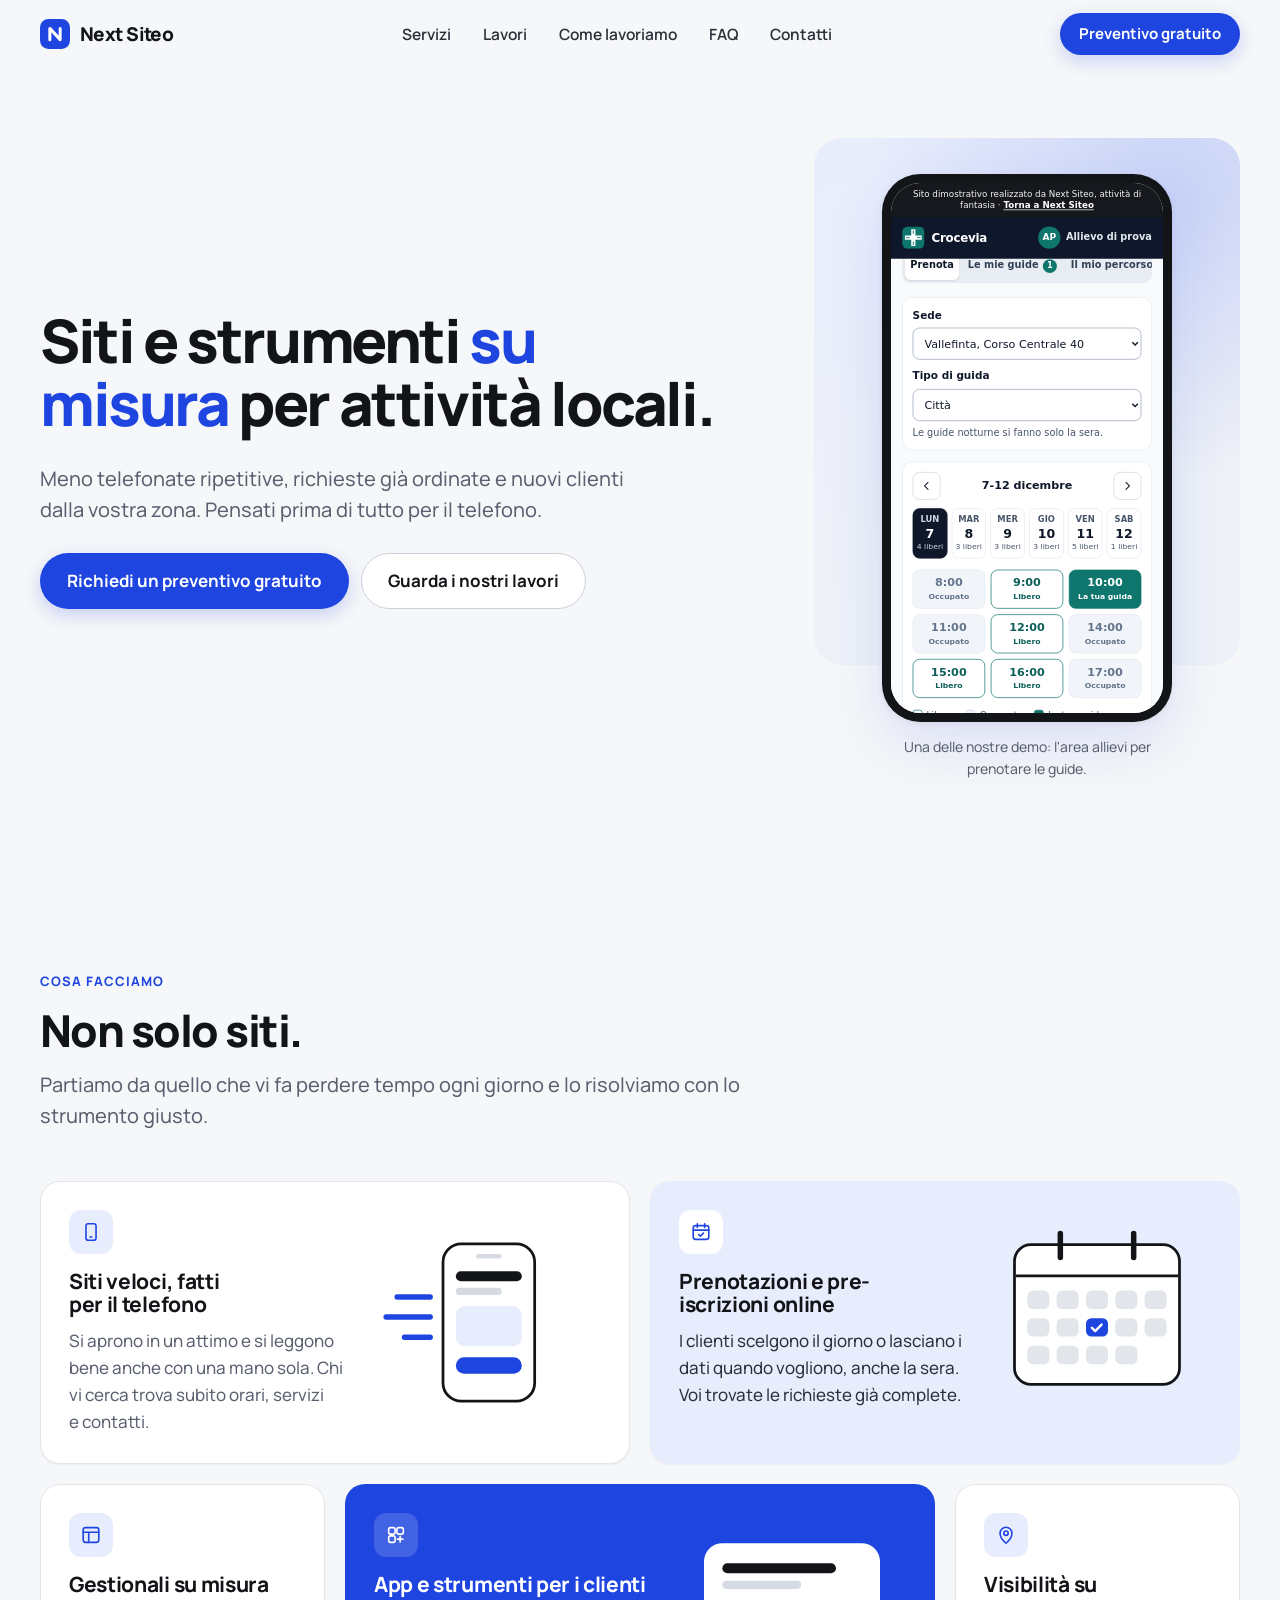
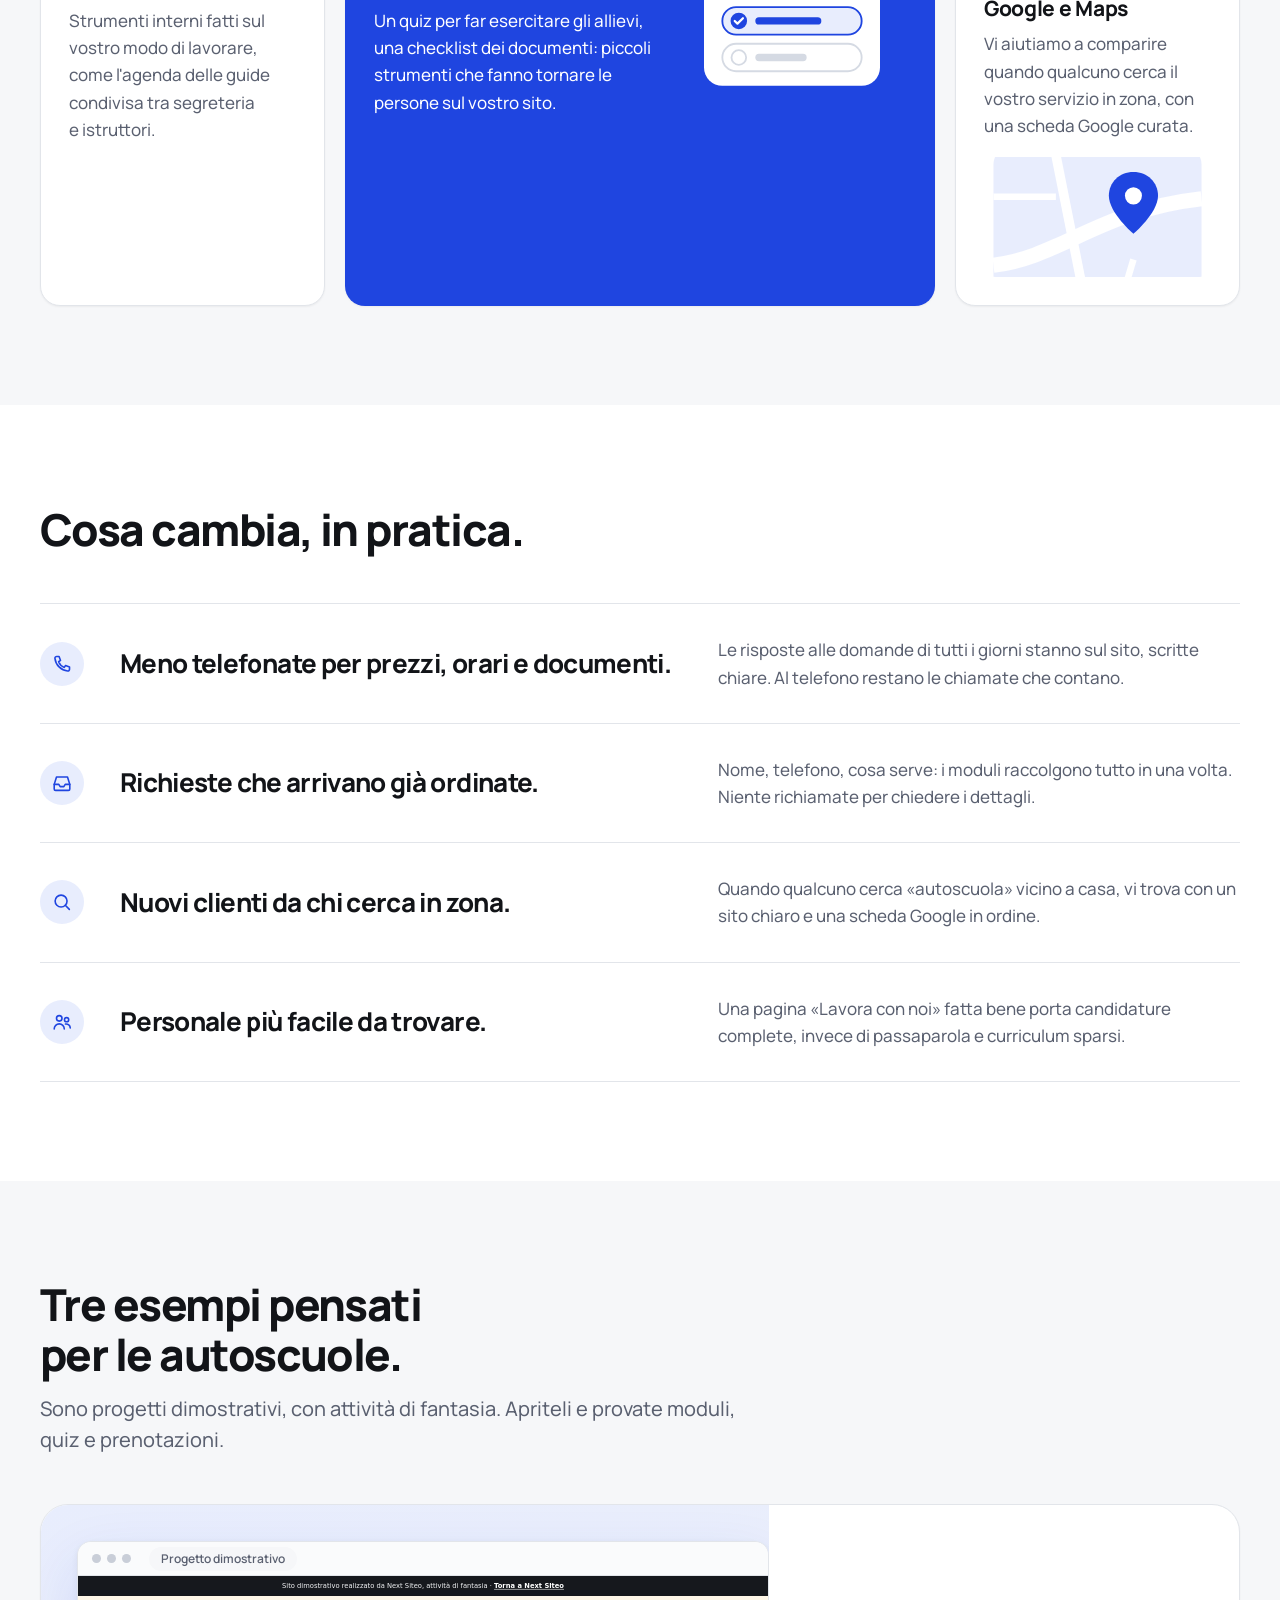
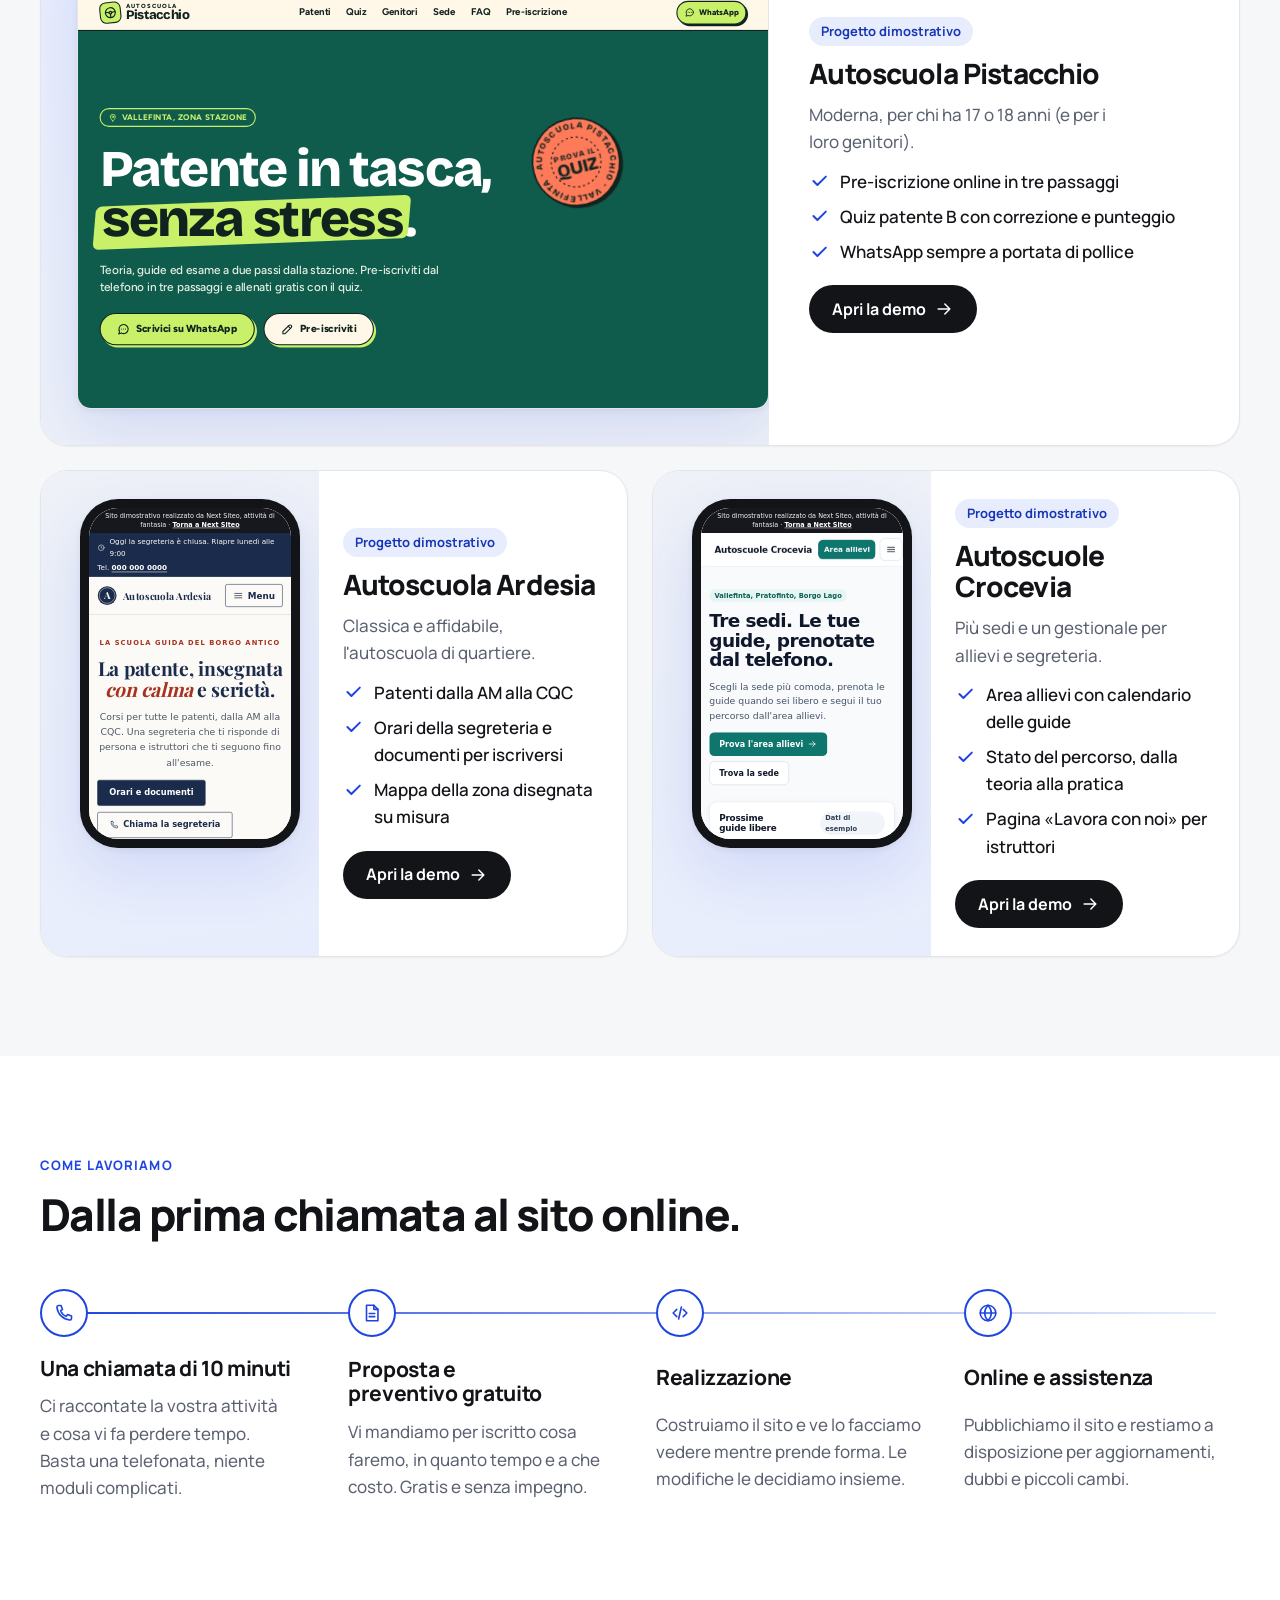
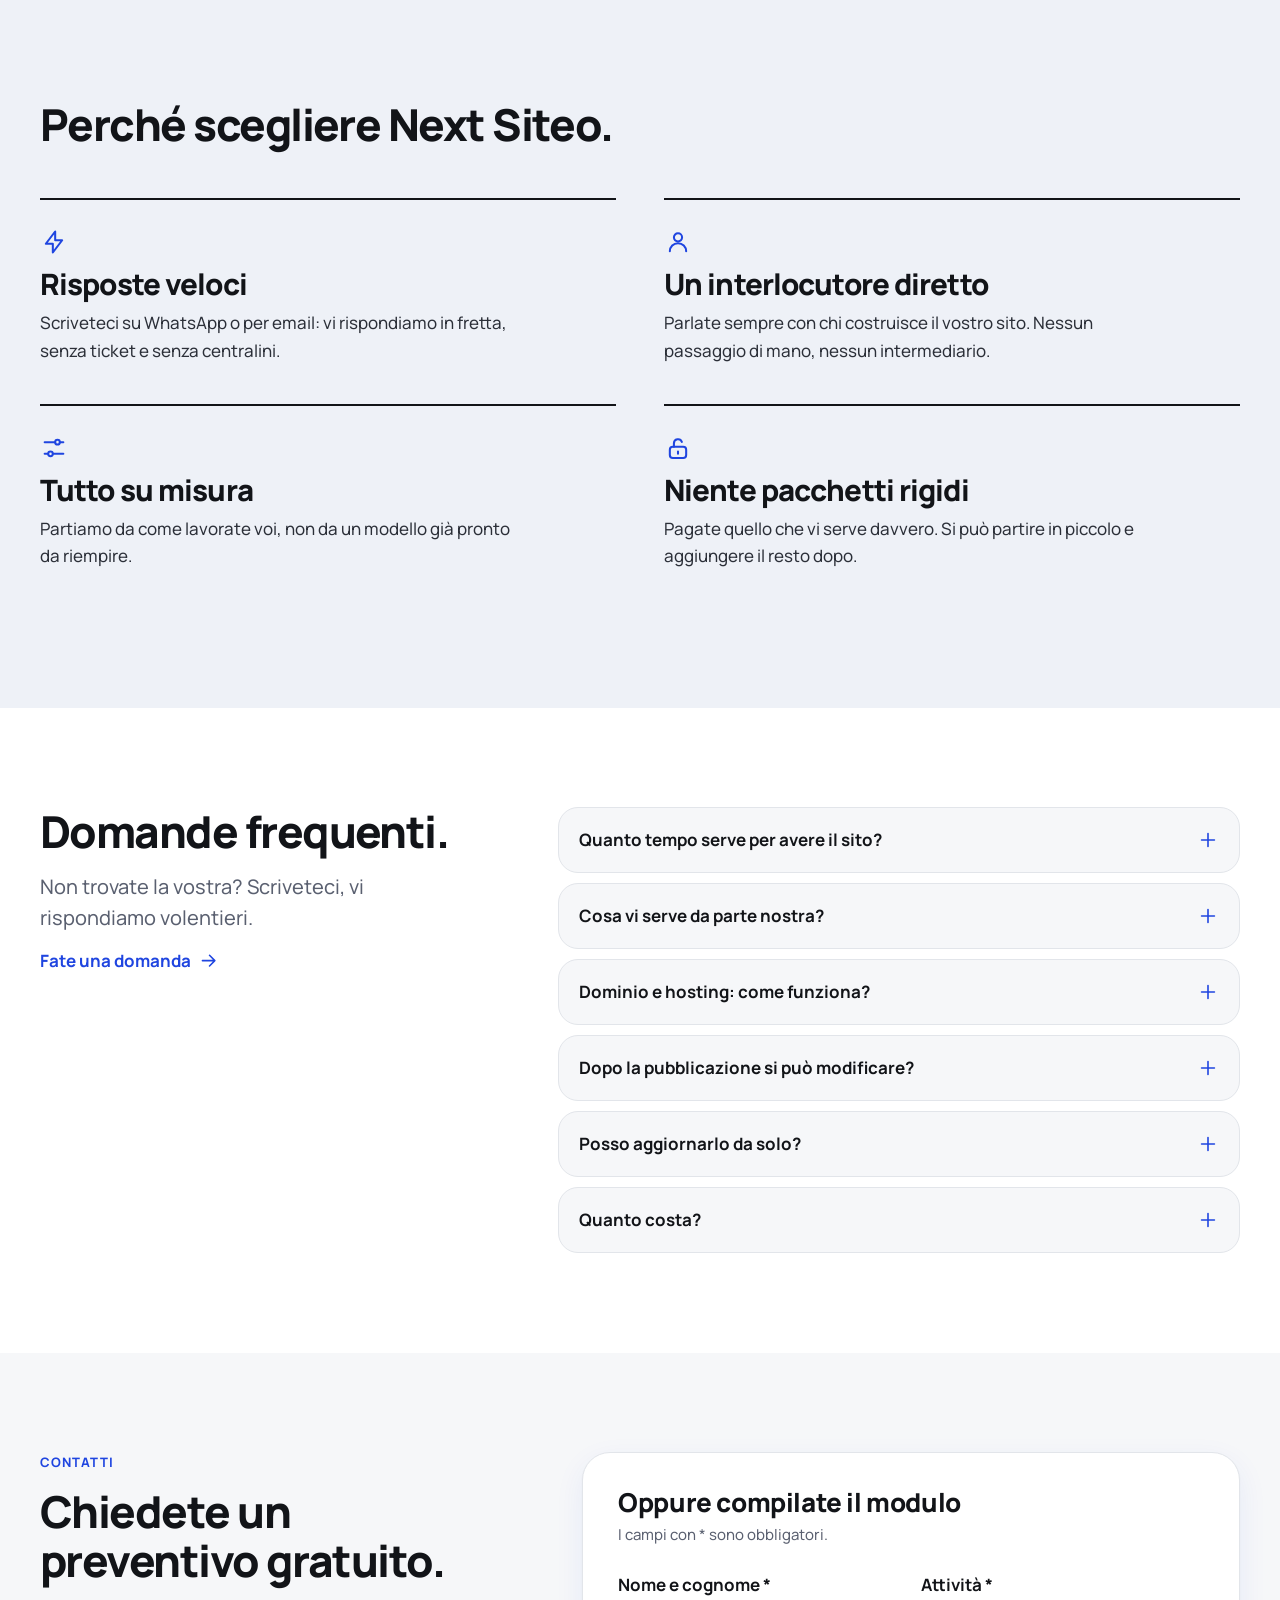
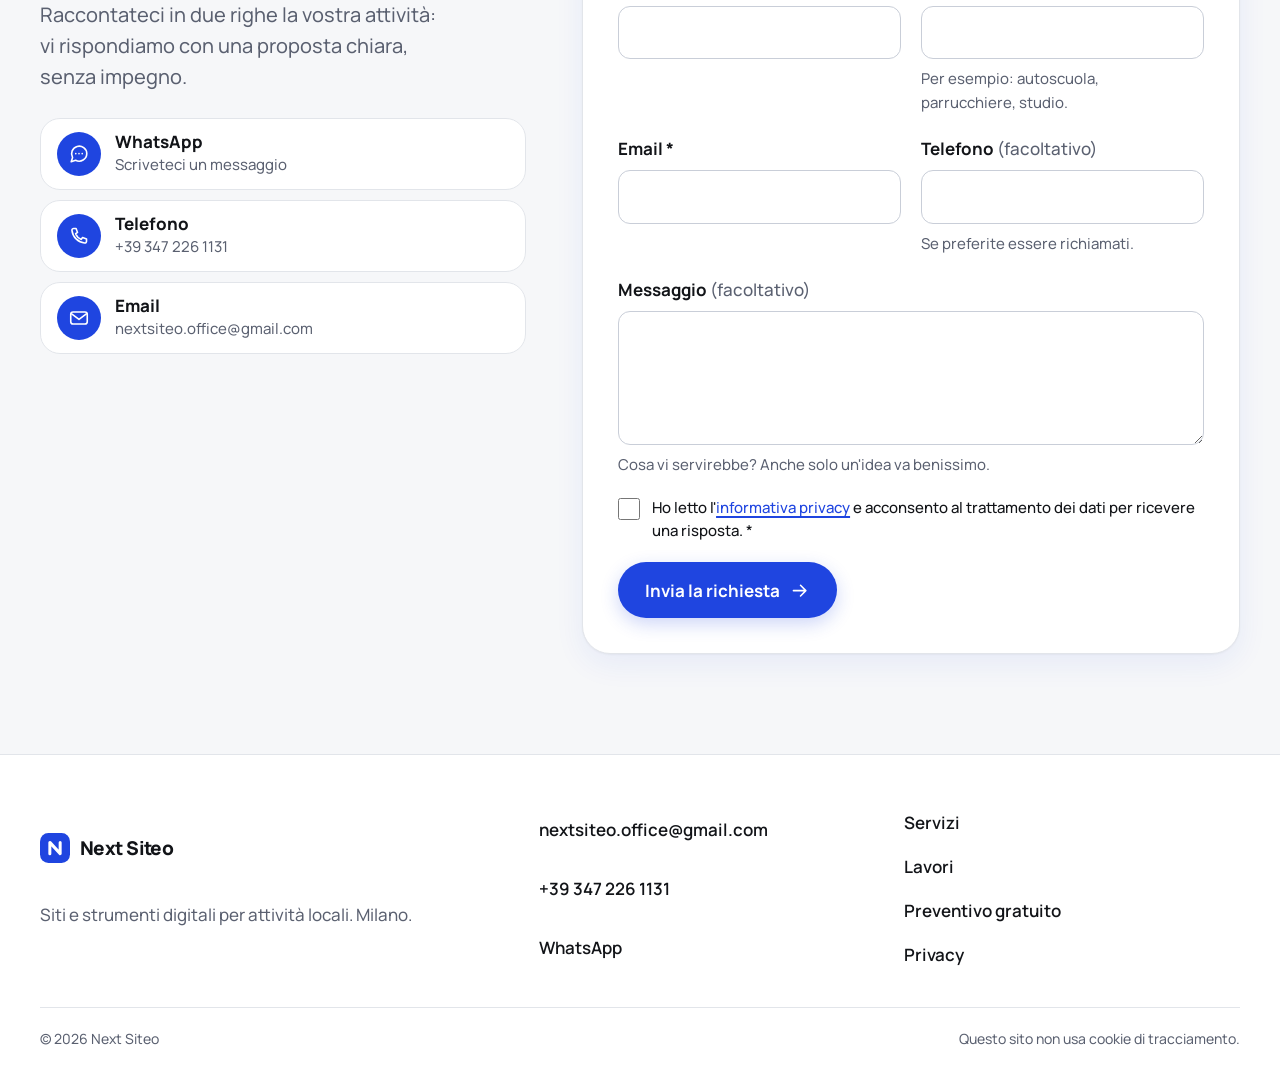
==== index.html @ d35d835a "Sito vetrina Next Siteo con tre demo di autoscuole - Home in HTML/CSS/JS vanilla: servizi, problemi " ====
<!doctype html>
<html lang="it">
<head>
  <meta charset="utf-8">
  <meta name="viewport" content="width=device-width, initial-scale=1, viewport-fit=cover">
  <title>Next Siteo | Siti web e strumenti digitali per attività locali</title>
  <meta name="description" content="Next Siteo, Milano: siti veloci per il telefono, prenotazioni online, gestionali e strumenti su misura per attività locali e autoscuole. Preventivo gratuito.">
  <meta name="theme-color" content="#F6F7F9">
  <meta name="format-detection" content="telephone=no">

  <!-- URL SEGNAPOSTO: sostituire "https://NOMEUTENTE.github.io/NOMEREPO/" con l'indirizzo vero del sito (vedi README, punto 7) -->
  <link rel="canonical" href="https://NOMEUTENTE.github.io/NOMEREPO/">

  <meta property="og:type" content="website">
  <meta property="og:locale" content="it_IT">
  <meta property="og:site_name" content="Next Siteo">
  <meta property="og:title" content="Next Siteo | Siti web e strumenti digitali per attività locali">
  <meta property="og:description" content="Siti veloci per il telefono, prenotazioni online e strumenti su misura. Guardate gli esempi per le autoscuole e chiedete un preventivo gratuito.">
  <meta property="og:url" content="https://NOMEUTENTE.github.io/NOMEREPO/">
  <meta property="og:image" content="https://NOMEUTENTE.github.io/NOMEREPO/assets/og-image.png">
  <meta property="og:image:width" content="1200">
  <meta property="og:image:height" content="630">
  <meta property="og:image:alt" content="Next Siteo: siti e strumenti su misura per attività locali">
  <meta name="twitter:card" content="summary_large_image">

  <link rel="icon" href="assets/favicon.svg" type="image/svg+xml">
  <link rel="preload" href="assets/fonts/manrope-latin.woff2" as="font" type="font/woff2" crossorigin>
  <link rel="stylesheet" href="css/style.css">
  <script>document.documentElement.classList.add('js');</script>

  <script type="application/ld+json">
  {
    "@context": "https://schema.org",
    "@type": "ProfessionalService",
    "name": "Next Siteo",
    "description": "Siti web, prenotazioni online, gestionali e strumenti digitali su misura per attività locali.",
    "url": "https://NOMEUTENTE.github.io/NOMEREPO/",
    "logo": "https://NOMEUTENTE.github.io/NOMEREPO/assets/favicon.svg",
    "image": "https://NOMEUTENTE.github.io/NOMEREPO/assets/og-image.png",
    "email": "nextsiteo.office@gmail.com",
    "telephone": "+393472261131",
    "address": {
      "@type": "PostalAddress",
      "addressLocality": "Milano",
      "addressRegion": "MI",
      "addressCountry": "IT"
    },
    "areaServed": { "@type": "Country", "name": "Italia" },
    "knowsLanguage": "it",
    "serviceType": ["Realizzazione siti web", "Prenotazioni online", "Gestionali su misura", "Visibilità su Google e Maps"]
  }
  </script>
</head>
<body>
  <!-- Icone disegnate per il sito: griglia 24x24, tratto 1.75 -->
  <svg class="sprite" aria-hidden="true" focusable="false">
    <symbol id="i-arrow" viewBox="0 0 24 24"><path d="M5 12h14M13 6l6 6-6 6"/></symbol>
    <symbol id="i-arrow-up" viewBox="0 0 24 24"><path d="M7 17 17 7M8.5 7H17v8.5"/></symbol>
    <symbol id="i-menu" viewBox="0 0 24 24"><path d="M4 7h16M4 12h16M4 17h16"/></symbol>
    <symbol id="i-close" viewBox="0 0 24 24"><path d="M6 6l12 12M18 6 6 18"/></symbol>
    <symbol id="i-plus" viewBox="0 0 24 24"><path d="M12 5v14M5 12h14"/></symbol>
    <symbol id="i-check" viewBox="0 0 24 24"><path d="m5 12.5 4.5 4.5L19 7.5"/></symbol>
    <symbol id="i-phone" viewBox="0 0 24 24"><path d="M6.2 3.8h2.6l1.6 4.3-2.1 1.4a10.8 10.8 0 0 0 6.2 6.2l1.4-2.1 4.3 1.6v2.6a1.9 1.9 0 0 1-2 1.9A15.7 15.7 0 0 1 4.3 5.8a1.9 1.9 0 0 1 1.9-2z"/></symbol>
    <symbol id="i-chat" viewBox="0 0 24 24"><path d="M20.5 11.5a8.3 8.3 0 0 1-12.2 7.3L3.5 20.4l1.5-4.5a8.3 8.3 0 1 1 15.5-4.4z"/><path d="M8.5 11.6h.01M12 11.6h.01M15.5 11.6h.01"/></symbol>
    <symbol id="i-mail" viewBox="0 0 24 24"><rect x="3" y="5.5" width="18" height="13" rx="2.5"/><path d="m4 7.5 8 6 8-6"/></symbol>
    <symbol id="i-mobile" viewBox="0 0 24 24"><rect x="6.5" y="3" width="11" height="18" rx="2.5"/><path d="M11 17.5h2"/></symbol>
    <symbol id="i-calendar" viewBox="0 0 24 24"><rect x="3.5" y="5" width="17" height="15" rx="2.5"/><path d="M3.5 10h17M8 3v4M16 3v4"/><path d="m9.5 14.8 1.8 1.8 3.4-3.4"/></symbol>
    <symbol id="i-layout" viewBox="0 0 24 24"><rect x="3.5" y="4" width="17" height="16" rx="2.5"/><path d="M3.5 9h17M9.5 9v11"/></symbol>
    <symbol id="i-apps" viewBox="0 0 24 24"><rect x="4" y="4" width="7" height="7" rx="2"/><rect x="13" y="4" width="7" height="7" rx="2"/><rect x="4" y="13" width="7" height="7" rx="2"/><path d="M16.5 13.5v6M13.5 16.5h6"/></symbol>
    <symbol id="i-pin" viewBox="0 0 24 24"><path d="M12 21s-6.5-5.6-6.5-11a6.5 6.5 0 0 1 13 0c0 5.4-6.5 11-6.5 11z"/><circle cx="12" cy="10" r="2.4"/></symbol>
    <symbol id="i-inbox" viewBox="0 0 24 24"><path d="M3.5 13.5 6 5.5h12l2.5 8v5A1.5 1.5 0 0 1 19 20H5a1.5 1.5 0 0 1-1.5-1.5z"/><path d="M3.5 13.5h5l1.5 2.5h4l1.5-2.5h5"/></symbol>
    <symbol id="i-search" viewBox="0 0 24 24"><circle cx="11" cy="11" r="6.5"/><path d="m20 20-4.4-4.4"/></symbol>
    <symbol id="i-users" viewBox="0 0 24 24"><circle cx="9" cy="8" r="3"/><path d="M3.5 19.5a5.5 5.5 0 0 1 11 0"/><circle cx="17" cy="9.5" r="2.3"/><path d="M15.8 14.2a4.5 4.5 0 0 1 5.2 4.3"/></symbol>
    <symbol id="i-doc" viewBox="0 0 24 24"><path d="M6 3.5h8l4.5 4.5v12.5H6z"/><path d="M14 3.5V8h4.5M9 12.5h6M9 16h6"/></symbol>
    <symbol id="i-code" viewBox="0 0 24 24"><path d="m8.5 8-4 4 4 4M15.5 8l4 4-4 4M13.5 5.5l-3 13"/></symbol>
    <symbol id="i-globe" viewBox="0 0 24 24"><circle cx="12" cy="12" r="8.5"/><path d="M3.5 12h17M12 3.5c2.4 2.6 3.6 5.4 3.6 8.5s-1.2 5.9-3.6 8.5c-2.4-2.6-3.6-5.4-3.6-8.5s1.2-5.9 3.6-8.5z"/></symbol>
    <symbol id="i-bolt" viewBox="0 0 24 24"><path d="M13 3 5 13.5h6L11 21l8-10.5h-6z"/></symbol>
    <symbol id="i-person" viewBox="0 0 24 24"><circle cx="12" cy="8" r="3.5"/><path d="M5 20a7 7 0 0 1 14 0"/></symbol>
    <symbol id="i-sliders" viewBox="0 0 24 24"><path d="M4 7h9M17 7h3M4 17h3M11 17h9"/><circle cx="15" cy="7" r="2"/><circle cx="9" cy="17" r="2"/></symbol>
    <symbol id="i-unlock" viewBox="0 0 24 24"><rect x="5" y="11" width="14" height="9.5" rx="2.5"/><path d="M8.5 11V8a3.5 3.5 0 0 1 6.8-1.2M12 15v2"/></symbol>
  </svg>

  <a class="skip-link" href="#contenuto">Vai al contenuto</a>
  <span class="top-sentinel" aria-hidden="true"></span>

  <header class="header" data-header>
    <div class="container header__bar">
      <a class="logo" href="index.html" aria-label="Next Siteo, torna all'inizio">
        <svg class="logo__mark" viewBox="0 0 32 32" aria-hidden="true" focusable="false">
          <rect width="32" height="32" rx="9"/>
          <path d="M10.5 22V10l11 12V10"/>
        </svg>
        <span class="logo__word">Next Siteo</span>
      </a>

      <nav class="nav" aria-label="Menu principale">
        <ul class="nav__list" role="list">
          <li><a href="#servizi">Servizi</a></li>
          <li><a href="#lavori">Lavori</a></li>
          <li><a href="#metodo">Come lavoriamo</a></li>
          <li><a href="#faq">FAQ</a></li>
          <li><a href="#contatti">Contatti</a></li>
        </ul>
      </nav>

      <div class="header__actions">
        <a class="btn btn--primary btn--sm header__cta" href="#contatti">Preventivo gratuito</a>
        <button class="menu-btn" type="button" aria-expanded="false" aria-controls="menu-mobile" data-menu-toggle>
          <svg class="icon i-open" aria-hidden="true"><use href="#i-menu"/></svg>
          <svg class="icon i-close" aria-hidden="true"><use href="#i-close"/></svg>
          <span class="sr-only">Apri il menu</span>
        </button>
      </div>
    </div>

    <div class="menu-mobile" id="menu-mobile" data-menu hidden>
      <nav class="container" aria-label="Menu mobile">
        <ul role="list">
          <li><a href="#servizi">Servizi <svg class="icon" aria-hidden="true"><use href="#i-arrow"/></svg></a></li>
          <li><a href="#lavori">Lavori <svg class="icon" aria-hidden="true"><use href="#i-arrow"/></svg></a></li>
          <li><a href="#metodo">Come lavoriamo <svg class="icon" aria-hidden="true"><use href="#i-arrow"/></svg></a></li>
          <li><a href="#faq">FAQ <svg class="icon" aria-hidden="true"><use href="#i-arrow"/></svg></a></li>
          <li><a href="#contatti">Contatti <svg class="icon" aria-hidden="true"><use href="#i-arrow"/></svg></a></li>
        </ul>
        <a class="btn btn--primary btn--lg btn--block" href="#contatti">Preventivo gratuito</a>
      </nav>
    </div>
  </header>

  <main id="contenuto" tabindex="-1">

    <!-- ============ HERO ============ -->
    <section class="hero" aria-labelledby="hero-title">
      <div class="container hero__grid">
        <div class="hero__text">
          <h1 id="hero-title" class="hero__title">Siti e strumenti <span class="accent">su misura</span> per attività locali.</h1>
          <p class="lead hero__lead">Meno telefonate ripetitive, richieste già ordinate e nuovi clienti dalla vostra zona. Pensati prima di tutto per il telefono.</p>
          <div class="btn-row">
            <a class="btn btn--primary btn--lg" href="#contatti">Richiedi un preventivo gratuito</a>
            <a class="btn btn--ghost btn--lg" href="#lavori">Guarda i nostri lavori</a>
          </div>
        </div>

        <div class="hero__visual">
          <div class="hero__panel" aria-hidden="true"></div>
          <figure class="hero__device">
            <div class="device device--phone" inert aria-hidden="true">
              <div class="device__screen" data-screen style="--ratio: 390 / 760">
                <iframe src="demo/autoscuole-crocevia/area-allievi.html?vista=calendario" title="Anteprima: area allievi dell'autoscuola dimostrativa Crocevia" loading="lazy" tabindex="-1" width="390" height="844"></iframe>
              </div>
            </div>
            <figcaption class="hero__caption">Una delle nostre demo: l'area allievi per prenotare le guide.</figcaption>
          </figure>
        </div>
      </div>
    </section>

    <!-- ============ COSA FACCIAMO ============ -->
    <section class="section" id="servizi" aria-labelledby="servizi-title">
      <div class="container">
        <div class="section-head" data-reveal>
          <p class="eyebrow">Cosa facciamo</p>
          <h2 id="servizi-title">Non solo siti.</h2>
          <p class="lead">Partiamo da quello che vi fa perdere tempo ogni giorno e lo risolviamo con lo strumento giusto.</p>
        </div>

        <ul class="bento" role="list">
          <li class="tile tile--wide tile--split" data-reveal>
            <div class="tile__body">
              <span class="tile__icon"><svg class="icon" aria-hidden="true"><use href="#i-mobile"/></svg></span>
              <h3>Siti veloci, fatti per il telefono</h3>
              <p>Si aprono in un attimo e si leggono bene anche con una mano sola. Chi vi cerca trova subito orari, servizi e contatti.</p>
            </div>
            <img class="tile__art" src="assets/illustrazioni/sito-veloce.svg" alt="" width="240" height="200" loading="lazy">
          </li>
          <li class="tile tile--wide tile--soft tile--split" data-reveal>
            <div class="tile__body">
              <span class="tile__icon"><svg class="icon" aria-hidden="true"><use href="#i-calendar"/></svg></span>
              <h3>Prenotazioni e pre-iscrizioni online</h3>
              <p>I clienti scelgono il giorno o lasciano i dati quando vogliono, anche la sera. Voi trovate le richieste già complete.</p>
            </div>
            <img class="tile__art" src="assets/illustrazioni/prenotazioni.svg" alt="" width="240" height="200" loading="lazy">
          </li>
          <li class="tile" data-reveal>
            <span class="tile__icon"><svg class="icon" aria-hidden="true"><use href="#i-layout"/></svg></span>
            <h3>Gestionali su misura</h3>
            <p>Strumenti interni fatti sul vostro modo di lavorare, come l'agenda delle guide condivisa tra segreteria e istruttori.</p>
          </li>
          <li class="tile tile--wide tile--accent tile--split" data-reveal>
            <div class="tile__body">
              <span class="tile__icon"><svg class="icon" aria-hidden="true"><use href="#i-apps"/></svg></span>
              <h3>App e strumenti per i clienti</h3>
              <p>Un quiz per far esercitare gli allievi, una checklist dei documenti: piccoli strumenti che fanno tornare le persone sul vostro sito.</p>
            </div>
            <img class="tile__art" src="assets/illustrazioni/quiz.svg" alt="" width="240" height="200" loading="lazy">
          </li>
          <li class="tile tile--map" data-reveal>
            <span class="tile__icon"><svg class="icon" aria-hidden="true"><use href="#i-pin"/></svg></span>
            <h3>Visibilità su Google e Maps</h3>
            <p>Vi aiutiamo a comparire quando qualcuno cerca il vostro servizio in zona, con una scheda Google curata.</p>
            <img class="tile__map" src="assets/illustrazioni/mappa.svg" alt="" width="240" height="200" loading="lazy">
          </li>
        </ul>
      </div>
    </section>

    <!-- ============ PROBLEMI CHE RISOLVIAMO ============ -->
    <section class="section section--white" aria-labelledby="problemi-title">
      <div class="container">
        <div class="section-head" data-reveal>
          <h2 id="problemi-title">Cosa cambia, in pratica.</h2>
        </div>
        <ul class="gains" role="list">
          <li class="gain" data-reveal>
            <span class="gain__icon"><svg class="icon" aria-hidden="true"><use href="#i-phone"/></svg></span>
            <h3 class="gain__title">Meno telefonate per prezzi, orari e documenti.</h3>
            <p class="gain__text">Le risposte alle domande di tutti i giorni stanno sul sito, scritte chiare. Al telefono restano le chiamate che contano.</p>
          </li>
          <li class="gain" data-reveal>
            <span class="gain__icon"><svg class="icon" aria-hidden="true"><use href="#i-inbox"/></svg></span>
            <h3 class="gain__title">Richieste che arrivano già ordinate.</h3>
            <p class="gain__text">Nome, telefono, cosa serve: i moduli raccolgono tutto in una volta. Niente richiamate per chiedere i dettagli.</p>
          </li>
          <li class="gain" data-reveal>
            <span class="gain__icon"><svg class="icon" aria-hidden="true"><use href="#i-search"/></svg></span>
            <h3 class="gain__title">Nuovi clienti da chi cerca in zona.</h3>
            <p class="gain__text">Quando qualcuno cerca «autoscuola» vicino a casa, vi trova con un sito chiaro e una scheda Google in ordine.</p>
          </li>
          <li class="gain" data-reveal>
            <span class="gain__icon"><svg class="icon" aria-hidden="true"><use href="#i-users"/></svg></span>
            <h3 class="gain__title">Personale più facile da trovare.</h3>
            <p class="gain__text">Una pagina «Lavora con noi» fatta bene porta candidature complete, invece di passaparola e curriculum sparsi.</p>
          </li>
        </ul>
      </div>
    </section>

    <!-- ============ LAVORI ============
         Per aggiungere una demo (es. un barbiere): copiare un blocco <article class="work">,
         cambiare titolo, testi e i due percorsi "demo/nome-cartella/...". -->
    <section class="section" id="lavori" aria-labelledby="lavori-title">
      <div class="container">
        <div class="section-head" data-reveal>
          <h2 id="lavori-title">Tre esempi pensati per le autoscuole.</h2>
          <p class="lead">Sono progetti dimostrativi, con attività di fantasia. Apriteli e provate moduli, quiz e prenotazioni.</p>
        </div>

        <div class="works">
          <article class="work work--featured" data-reveal>
            <div class="work__preview">
              <div class="device device--browser" inert aria-hidden="true">
                <div class="device__bar"><span></span><span></span><span></span><p>Progetto dimostrativo</p></div>
                <div class="device__screen" data-screen>
                  <iframe src="demo/autoscuola-pistacchio/index.html" title="Anteprima del sito dimostrativo Autoscuola Pistacchio" loading="lazy" tabindex="-1" width="1280" height="800"></iframe>
                </div>
              </div>
            </div>
            <div class="work__body">
              <p class="badge">Progetto dimostrativo</p>
              <h3 class="work__title">Autoscuola Pistacchio</h3>
              <p class="work__kind">Moderna, per chi ha 17 o 18 anni (e per i loro genitori).</p>
              <ul class="ticks" role="list">
                <li><svg class="icon" aria-hidden="true"><use href="#i-check"/></svg>Pre-iscrizione online in tre passaggi</li>
                <li><svg class="icon" aria-hidden="true"><use href="#i-check"/></svg>Quiz patente B con correzione e punteggio</li>
                <li><svg class="icon" aria-hidden="true"><use href="#i-check"/></svg>WhatsApp sempre a portata di pollice</li>
              </ul>
              <a class="btn btn--dark" href="demo/autoscuola-pistacchio/index.html">Apri la demo <svg class="icon" aria-hidden="true"><use href="#i-arrow"/></svg><span class="sr-only"> di Autoscuola Pistacchio</span></a>
            </div>
          </article>

          <article class="work" data-reveal>
            <div class="work__preview work__preview--panel">
              <div class="device device--phone" inert aria-hidden="true">
                <div class="device__screen" data-screen style="--ratio: 390 / 640">
                  <iframe src="demo/autoscuola-ardesia/index.html" title="Anteprima del sito dimostrativo Autoscuola Ardesia" loading="lazy" tabindex="-1" width="390" height="844"></iframe>
                </div>
              </div>
            </div>
            <div class="work__body">
              <p class="badge">Progetto dimostrativo</p>
              <h3 class="work__title">Autoscuola Ardesia</h3>
              <p class="work__kind">Classica e affidabile, l'autoscuola di quartiere.</p>
              <ul class="ticks" role="list">
                <li><svg class="icon" aria-hidden="true"><use href="#i-check"/></svg>Patenti dalla AM alla CQC</li>
                <li><svg class="icon" aria-hidden="true"><use href="#i-check"/></svg>Orari della segreteria e documenti per iscriversi</li>
                <li><svg class="icon" aria-hidden="true"><use href="#i-check"/></svg>Mappa della zona disegnata su misura</li>
              </ul>
              <a class="btn btn--dark" href="demo/autoscuola-ardesia/index.html">Apri la demo <svg class="icon" aria-hidden="true"><use href="#i-arrow"/></svg><span class="sr-only"> di Autoscuola Ardesia</span></a>
            </div>
          </article>

          <article class="work" data-reveal>
            <div class="work__preview work__preview--panel">
              <div class="device device--phone" inert aria-hidden="true">
                <div class="device__screen" data-screen style="--ratio: 390 / 640">
                  <iframe src="demo/autoscuole-crocevia/index.html" title="Anteprima del sito dimostrativo Autoscuole Crocevia" loading="lazy" tabindex="-1" width="390" height="844"></iframe>
                </div>
              </div>
            </div>
            <div class="work__body">
              <p class="badge">Progetto dimostrativo</p>
              <h3 class="work__title">Autoscuole Crocevia</h3>
              <p class="work__kind">Più sedi e un gestionale per allievi e segreteria.</p>
              <ul class="ticks" role="list">
                <li><svg class="icon" aria-hidden="true"><use href="#i-check"/></svg>Area allievi con calendario delle guide</li>
                <li><svg class="icon" aria-hidden="true"><use href="#i-check"/></svg>Stato del percorso, dalla teoria alla pratica</li>
                <li><svg class="icon" aria-hidden="true"><use href="#i-check"/></svg>Pagina «Lavora con noi» per istruttori</li>
              </ul>
              <a class="btn btn--dark" href="demo/autoscuole-crocevia/index.html">Apri la demo <svg class="icon" aria-hidden="true"><use href="#i-arrow"/></svg><span class="sr-only"> di Autoscuole Crocevia</span></a>
            </div>
          </article>
        </div>
      </div>
    </section>

    <!-- ============ COME LAVORIAMO ============ -->
    <section class="section section--white" id="metodo" aria-labelledby="metodo-title">
      <div class="container">
        <div class="section-head" data-reveal>
          <p class="eyebrow">Come lavoriamo</p>
          <h2 id="metodo-title">Dalla prima chiamata al sito online.</h2>
        </div>
        <ol class="steps" role="list">
          <li class="step" data-reveal>
            <span class="step__icon"><svg class="icon" aria-hidden="true"><use href="#i-phone"/></svg></span>
            <h3>Una chiamata di 10 minuti</h3>
            <p>Ci raccontate la vostra attività e cosa vi fa perdere tempo. Basta una telefonata, niente moduli complicati.</p>
          </li>
          <li class="step" data-reveal>
            <span class="step__icon"><svg class="icon" aria-hidden="true"><use href="#i-doc"/></svg></span>
            <h3>Proposta e preventivo gratuito</h3>
            <p>Vi mandiamo per iscritto cosa faremo, in quanto tempo e a che costo. Gratis e senza impegno.</p>
          </li>
          <li class="step" data-reveal>
            <span class="step__icon"><svg class="icon" aria-hidden="true"><use href="#i-code"/></svg></span>
            <h3>Realizzazione</h3>
            <p>Costruiamo il sito e ve lo facciamo vedere mentre prende forma. Le modifiche le decidiamo insieme.</p>
          </li>
          <li class="step" data-reveal>
            <span class="step__icon"><svg class="icon" aria-hidden="true"><use href="#i-globe"/></svg></span>
            <h3>Online e assistenza</h3>
            <p>Pubblichiamo il sito e restiamo a disposizione per aggiornamenti, dubbi e piccoli cambi.</p>
          </li>
        </ol>
      </div>
    </section>

    <!-- ============ PERCHÉ NOI ============ -->
    <section class="section section--tint" aria-labelledby="perche-title">
      <div class="container">
        <div class="section-head" data-reveal>
          <h2 id="perche-title">Perché scegliere Next Siteo.</h2>
        </div>
        <ul class="reasons" role="list">
          <li class="reason" data-reveal>
            <svg class="icon reason__icon" aria-hidden="true"><use href="#i-bolt"/></svg>
            <h3>Risposte veloci</h3>
            <p>Scriveteci su WhatsApp o per email: vi rispondiamo in fretta, senza ticket e senza centralini.</p>
          </li>
          <li class="reason" data-reveal>
            <svg class="icon reason__icon" aria-hidden="true"><use href="#i-person"/></svg>
            <h3>Un interlocutore diretto</h3>
            <p>Parlate sempre con chi costruisce il vostro sito. Nessun passaggio di mano, nessun intermediario.</p>
          </li>
          <li class="reason" data-reveal>
            <svg class="icon reason__icon" aria-hidden="true"><use href="#i-sliders"/></svg>
            <h3>Tutto su misura</h3>
            <p>Partiamo da come lavorate voi, non da un modello già pronto da riempire.</p>
          </li>
          <li class="reason" data-reveal>
            <svg class="icon reason__icon" aria-hidden="true"><use href="#i-unlock"/></svg>
            <h3>Niente pacchetti rigidi</h3>
            <p>Pagate quello che vi serve davvero. Si può partire in piccolo e aggiungere il resto dopo.</p>
          </li>
        </ul>
      </div>
    </section>

    <!-- ============ FAQ ============ -->
    <section class="section section--white" id="faq" aria-labelledby="faq-title">
      <div class="container faq">
        <div class="faq__head" data-reveal>
          <h2 id="faq-title">Domande frequenti.</h2>
          <p class="lead">Non trovate la vostra? Scriveteci, vi rispondiamo volentieri.</p>
          <a class="link-arrow" href="#contatti">Fate una domanda <svg class="icon" aria-hidden="true"><use href="#i-arrow"/></svg></a>
        </div>
        <div class="faq__list" data-reveal>
          <details class="faq__item">
            <summary><span>Quanto tempo serve per avere il sito?</span><svg class="icon faq__sign" aria-hidden="true"><use href="#i-plus"/></svg></summary>
            <p>Dipende da cosa vi serve: un sito vetrina richiede meno tempo di un gestionale. Nel preventivo trovate sempre una data di consegna, concordata prima di iniziare.</p>
          </details>
          <details class="faq__item">
            <summary><span>Cosa vi serve da parte nostra?</span><svg class="icon faq__sign" aria-hidden="true"><use href="#i-plus"/></svg></summary>
            <p>Poco: le informazioni sulla vostra attività (servizi, orari, contatti), il logo se c'è e qualche foto vera, se l'avete. Se i testi mancano, li scriviamo insieme.</p>
          </details>
          <details class="faq__item">
            <summary><span>Dominio e hosting: come funziona?</span><svg class="icon faq__sign" aria-hidden="true"><use href="#i-plus"/></svg></summary>
            <p>Il dominio (per esempio nomeattività.it) resta intestato a voi. Vi consigliamo dove pubblicare il sito e vi spieghiamo eventuali costi prima di iniziare, così non ci sono sorprese.</p>
          </details>
          <details class="faq__item">
            <summary><span>Dopo la pubblicazione si può modificare?</span><svg class="icon faq__sign" aria-hidden="true"><use href="#i-plus"/></svg></summary>
            <p>Sì. Orari, testi e foto cambiano: ci scrivete cosa aggiornare e lo sistemiamo noi. Le modifiche più grandi le valutiamo insieme.</p>
          </details>
          <details class="faq__item">
            <summary><span>Posso aggiornarlo da solo?</span><svg class="icon faq__sign" aria-hidden="true"><use href="#i-plus"/></svg></summary>
            <p>Se vi serve, sì: possiamo prevedere un modo semplice per cambiare le parti che aggiornate più spesso, come orari e avvisi. Altrimenti ci pensiamo noi.</p>
          </details>
          <details class="faq__item">
            <summary><span>Quanto costa?</span><svg class="icon faq__sign" aria-hidden="true"><use href="#i-plus"/></svg></summary>
            <p>Dipende da cosa vi serve: il preventivo è gratuito e senza impegno. <a href="#contatti">Chiedetelo qui</a>.</p>
          </details>
        </div>
      </div>
    </section>

    <!-- ============ CONTATTI ============ -->
    <section class="section" id="contatti" aria-labelledby="contatti-title">
      <div class="container contact">
        <div class="contact__intro" data-reveal>
          <p class="eyebrow">Contatti</p>
          <h2 id="contatti-title">Chiedete un preventivo gratuito.</h2>
          <p class="lead">Raccontateci in due righe la vostra attività: vi rispondiamo con una proposta chiara, senza impegno.</p>

          <ul class="direct" role="list">
            <li>
              <a class="direct__link" href="https://wa.me/393472261131?text=Ciao%20Next%20Siteo!%20Vorrei%20un%20preventivo%20gratuito%20per%20la%20mia%20attivit%C3%A0." target="_blank" rel="noopener">
                <span class="direct__icon"><svg class="icon" aria-hidden="true"><use href="#i-chat"/></svg></span>
                <span><strong>WhatsApp</strong><span class="direct__value">Scriveteci un messaggio</span></span>
                <span class="sr-only">(si apre in una nuova scheda)</span>
              </a>
            </li>
            <li>
              <a class="direct__link" href="tel:+393472261131">
                <span class="direct__icon"><svg class="icon" aria-hidden="true"><use href="#i-phone"/></svg></span>
                <span><strong>Telefono</strong><span class="direct__value">+39 347 226 1131</span></span>
              </a>
            </li>
            <li>
              <a class="direct__link" href="mailto:nextsiteo.office@gmail.com?subject=Richiesta%20preventivo%20gratuito">
                <span class="direct__icon"><svg class="icon" aria-hidden="true"><use href="#i-mail"/></svg></span>
                <span><strong>Email</strong><span class="direct__value">nextsiteo.office@gmail.com</span></span>
              </a>
            </li>
          </ul>
        </div>

        <div class="form-card" data-reveal>
          <h3 class="form-card__title">Oppure compilate il modulo</h3>
          <p class="form-card__hint">I campi con * sono obbligatori.</p>

          <!--
            !!! ENDPOINT FORMSPREE DA SOSTITUIRE !!!
            Sostituire https://formspree.io/f/XXXXXXX con l'indirizzo del vostro modulo Formspree
            (vedi README, punto 6). Finché resta XXXXXXX, il pulsante apre un'email già compilata.
          -->
          <form class="form" action="https://formspree.io/f/XXXXXXX" method="POST" novalidate data-contact-form>
            <div class="form__summary" data-form-summary tabindex="-1" hidden>
              <p><strong>Controllate questi campi:</strong></p>
              <ul data-form-summary-list></ul>
            </div>

            <div class="form__row">
              <div class="field">
                <label for="f-nome">Nome e cognome *</label>
                <input id="f-nome" name="nome" type="text" autocomplete="name" required aria-describedby="f-nome-err">
                <p class="field__error" id="f-nome-err" hidden></p>
              </div>
              <div class="field">
                <label for="f-attivita">Attività *</label>
                <input id="f-attivita" name="attivita" type="text" autocomplete="organization" required aria-describedby="f-attivita-hint f-attivita-err">
                <p class="field__hint" id="f-attivita-hint">Per esempio: autoscuola, parrucchiere, studio.</p>
                <p class="field__error" id="f-attivita-err" hidden></p>
              </div>
            </div>

            <div class="form__row">
              <div class="field">
                <label for="f-email">Email *</label>
                <input id="f-email" name="email" type="email" autocomplete="email" inputmode="email" required aria-describedby="f-email-err">
                <p class="field__error" id="f-email-err" hidden></p>
              </div>
              <div class="field">
                <label for="f-tel">Telefono <span class="field__opt">(facoltativo)</span></label>
                <input id="f-tel" name="telefono" type="tel" autocomplete="tel" inputmode="tel" aria-describedby="f-tel-hint f-tel-err">
                <p class="field__hint" id="f-tel-hint">Se preferite essere richiamati.</p>
                <p class="field__error" id="f-tel-err" hidden></p>
              </div>
            </div>

            <div class="field">
              <label for="f-msg">Messaggio <span class="field__opt">(facoltativo)</span></label>
              <textarea id="f-msg" name="messaggio" rows="4" maxlength="2000" aria-describedby="f-msg-hint"></textarea>
              <p class="field__hint" id="f-msg-hint">Cosa vi servirebbe? Anche solo un'idea va benissimo.</p>
            </div>

            <!-- Campo trappola anti-spam (Formspree lo ignora se vuoto): nascosto a persone e screen reader -->
            <div class="form__hp" aria-hidden="true">
              <label for="f-gotcha">Lasciate vuoto questo campo</label>
              <input id="f-gotcha" type="text" name="_gotcha" tabindex="-1" autocomplete="off">
            </div>
            <input type="hidden" name="_subject" value="Nuova richiesta di preventivo dal sito Next Siteo">

            <div class="field">
              <label class="checkbox" for="f-privacy">
                <input id="f-privacy" name="privacy" type="checkbox" value="accettata" required aria-describedby="f-privacy-err">
                <span>Ho letto l'<a href="privacy.html">informativa privacy</a> e acconsento al trattamento dei dati per ricevere una risposta. *</span>
              </label>
              <p class="field__error" id="f-privacy-err" hidden></p>
            </div>

            <div>
              <button class="btn btn--primary btn--lg" type="submit" data-submit>Invia la richiesta <svg class="icon" aria-hidden="true"><use href="#i-arrow"/></svg></button>
            </div>

            <div class="form__status" data-form-status role="status" aria-live="polite" tabindex="-1" hidden></div>
          </form>
        </div>
      </div>
    </section>
  </main>

  <footer class="footer">
    <div class="container footer__grid">
      <div class="footer__brand">
        <a class="logo" href="index.html" aria-label="Next Siteo, torna all'inizio">
          <svg class="logo__mark" viewBox="0 0 32 32" aria-hidden="true" focusable="false">
            <rect width="32" height="32" rx="9"/>
            <path d="M10.5 22V10l11 12V10"/>
          </svg>
          <span class="logo__word">Next Siteo</span>
        </a>
        <p>Siti e strumenti digitali per attività locali. Milano.</p>
      </div>
      <address class="footer__contacts">
        <a href="mailto:nextsiteo.office@gmail.com">nextsiteo.office@gmail.com</a>
        <a href="tel:+393472261131">+39 347 226 1131</a>
        <a href="https://wa.me/393472261131?text=Ciao%20Next%20Siteo!%20Vorrei%20un%20preventivo%20gratuito%20per%20la%20mia%20attivit%C3%A0." target="_blank" rel="noopener">WhatsApp<span class="sr-only"> (si apre in una nuova scheda)</span></a>
      </address>
      <nav class="footer__links" aria-label="Link utili">
        <a href="#servizi">Servizi</a>
        <a href="#lavori">Lavori</a>
        <a href="#contatti">Preventivo gratuito</a>
        <a href="privacy.html">Privacy</a>
      </nav>
    </div>
    <div class="container footer__legal">
      <p>© <span data-year>2026</span> Next Siteo</p>
      <!-- DATI FISCALI [DA COMPLETARE]: quando ci sono, sostituire questo commento con
           <p>Next Siteo di [ragione sociale] · P.IVA [00000000000] · [indirizzo sede]</p> -->
      <p>Questo sito non usa cookie di tracciamento.</p>
    </div>
  </footer>

  <script src="js/main.js" defer></script>
</body>
</html>
---- css/style.css ----
/* ==================================================================
   NEXT SITEO · STILI
   Tema chiaro, un solo accento (blu cobalto), un solo font (Manrope).
   Contrasti WCAG verificati:
   testo #121418 su #F6F7F9 17.2:1 · secondario #5A6070 su #F6F7F9 5.9:1
   accento #1F45E0 su bianco 7:1 · bianco su accento 7:1
   Forme: pulsanti a pillola, card e riquadri 20px, campi 12px.
   ================================================================== */

/* ---------- Font (self-hosted, licenza OFL in assets/fonts) ---------- */
@font-face {
  font-family: 'Manrope';
  src: url('../assets/fonts/manrope-latin.woff2') format('woff2');
  font-weight: 400 800;
  font-style: normal;
  font-display: swap;
}

:root {
  --bg: #f6f7f9;
  --surface: #ffffff;
  --tint: #eef1f7;
  --ink: #121418;
  --ink-2: #2b2f38;
  --muted: #5a6070;
  --line: #e2e5ea;
  --line-strong: #c9ced8;
  --accent: #1f45e0;
  --accent-strong: #1636b6;
  --accent-soft: #e8edfd;
  --ok-bg: #e7f6ee;
  --ok-ink: #0b5a37;
  --err: #b42318;
  --err-bg: #fdecea;

  --font: 'Manrope', system-ui, -apple-system, 'Segoe UI', Roboto, 'Helvetica Neue', Arial, sans-serif;

  --fs-h1: clamp(2.25rem, 1.55rem + 3vw, 3.75rem);
  --fs-h2: clamp(1.875rem, 1.45rem + 1.8vw, 2.75rem);
  --fs-h3: clamp(1.1875rem, 1.12rem + 0.3vw, 1.3125rem);
  --fs-lead: clamp(1.0625rem, 1rem + 0.35vw, 1.25rem);
  --fs-body: clamp(1rem, 0.97rem + 0.15vw, 1.0625rem);
  --fs-small: 0.9375rem;

  --r-sm: 12px;
  --r-md: 20px;
  --r-lg: 28px;
  --r-pill: 999px;

  --shadow-sm: 0 1px 2px rgb(18 20 24 / 0.05);
  --shadow-md: 0 1px 2px rgb(18 20 24 / 0.04), 0 10px 30px rgb(31 69 224 / 0.07);
  --shadow-lg: 0 2px 6px rgb(18 20 24 / 0.06), 0 24px 60px rgb(31 69 224 / 0.12);

  --gutter: clamp(16px, 4vw, 40px);
  --maxw: 1200px;
  --header-h: 68px;
  --section-pad: clamp(4rem, 3rem + 4vw, 7rem);

  --ease: cubic-bezier(0.16, 1, 0.3, 1);
}

/* ---------- Base ---------- */
*,
*::before,
*::after {
  box-sizing: border-box;
}
html {
  -webkit-text-size-adjust: 100%;
  text-size-adjust: 100%;
  scroll-padding-top: calc(var(--header-h) + 16px);
}
@media (prefers-reduced-motion: no-preference) {
  html {
    scroll-behavior: smooth;
  }
}
body {
  margin: 0;
  background: var(--bg);
  color: var(--ink);
  font-family: var(--font);
  font-size: var(--fs-body);
  font-weight: 450;
  line-height: 1.6;
  -webkit-font-smoothing: antialiased;
  overflow-x: clip;
}
h1,
h2,
h3,
p,
ul,
ol,
figure,
dl,
dd {
  margin: 0;
}
h1,
h2,
h3 {
  font-weight: 800;
  line-height: 1.12;
  letter-spacing: -0.025em;
  text-wrap: balance;
}
h2 {
  font-size: var(--fs-h2);
  letter-spacing: -0.035em;
}
h3 {
  font-size: var(--fs-h3);
  font-weight: 750;
  letter-spacing: -0.015em;
}
p {
  text-wrap: pretty;
}
img,
svg,
iframe {
  display: block;
  max-width: 100%;
}
ul[role='list'],
ol[role='list'] {
  list-style: none;
  padding: 0;
}
a {
  color: var(--accent);
  text-decoration-thickness: 1.5px;
  text-underline-offset: 3px;
}
button,
input,
textarea {
  font: inherit;
  color: inherit;
}
button {
  cursor: pointer;
}
[hidden] {
  display: none !important;
}
.sprite {
  position: absolute;
  width: 0;
  height: 0;
  overflow: hidden;
}
.icon {
  width: 1.25em;
  height: 1.25em;
  flex: none;
  fill: none;
  stroke: currentColor;
  stroke-width: 1.75;
  stroke-linecap: round;
  stroke-linejoin: round;
}
.sr-only {
  position: absolute !important;
  width: 1px;
  height: 1px;
  padding: 0;
  margin: -1px;
  overflow: hidden;
  clip: rect(0, 0, 0, 0);
  white-space: nowrap;
  border: 0;
}

/* ---------- Focus visibile ---------- */
:focus-visible {
  outline: 3px solid var(--accent);
  outline-offset: 3px;
  border-radius: 6px;
}
main:focus {
  outline: none;
}
.skip-link {
  position: absolute;
  left: 16px;
  top: 12px;
  z-index: 100;
  padding: 10px 18px;
  background: var(--ink);
  color: #fff;
  border-radius: var(--r-pill);
  font-weight: 700;
  text-decoration: none;
  transform: translateY(-200%);
}
.skip-link:focus {
  transform: none;
}

/* ---------- Layout ---------- */
.container {
  width: min(100% - 2 * var(--gutter), var(--maxw));
  margin-inline: auto;
}
.section {
  padding-block: var(--section-pad);
}
.section--white {
  background: var(--surface);
}
.section--tint {
  background: var(--tint);
}
.section-head {
  display: grid;
  gap: 14px;
  max-width: 44rem;
  margin-bottom: clamp(2rem, 1.5rem + 2vw, 3.5rem);
}
.eyebrow {
  font-size: 0.8125rem;
  font-weight: 750;
  letter-spacing: 0.08em;
  text-transform: uppercase;
  color: var(--accent);
}
.lead {
  font-size: var(--fs-lead);
  line-height: 1.55;
  color: var(--muted);
  max-width: 38em;
}
.accent {
  color: var(--accent);
}

/* ---------- Pulsanti ---------- */
.btn {
  display: inline-flex;
  align-items: center;
  justify-content: center;
  gap: 0.5em;
  min-height: 48px;
  padding: 0 22px;
  border: 1px solid transparent;
  border-radius: var(--r-pill);
  font-size: 1rem;
  font-weight: 700;
  line-height: 1.15;
  text-align: center;
  text-decoration: none;
  white-space: nowrap;
  transition:
    transform 0.25s var(--ease),
    background-color 0.2s ease,
    border-color 0.2s ease,
    box-shadow 0.25s var(--ease);
  -webkit-tap-highlight-color: transparent;
  touch-action: manipulation;
}
.btn:active {
  transform: scale(0.98);
}
.btn--primary {
  background: var(--accent);
  color: #fff;
  box-shadow: 0 6px 18px rgb(31 69 224 / 0.22);
}
.btn--primary:hover {
  background: var(--accent-strong);
}
.btn--ghost {
  background: var(--surface);
  color: var(--ink);
  border-color: var(--line-strong);
}
.btn--ghost:hover {
  border-color: var(--ink);
}
.btn--dark {
  background: var(--ink);
  color: #fff;
}
.btn--dark:hover {
  background: var(--ink-2);
}
.btn--sm {
  min-height: 42px;
  padding: 0 18px;
  font-size: 0.9375rem;
}
.btn--lg {
  min-height: 56px;
  padding: 0 26px;
  font-size: 1.0625rem;
}
.btn--block {
  display: flex;
  width: 100%;
}
@media (hover: hover) and (prefers-reduced-motion: no-preference) {
  .btn:hover {
    transform: translateY(-1px);
  }
  .btn:active {
    transform: scale(0.98);
  }
}
.btn-row {
  display: flex;
  flex-wrap: wrap;
  gap: 12px;
}
.link-arrow {
  display: inline-flex;
  align-items: center;
  gap: 0.4em;
  font-weight: 700;
  text-decoration: none;
}
.link-arrow:hover {
  text-decoration: underline;
}

/* ---------- Header ---------- */
.top-sentinel {
  position: absolute;
  top: 0;
  height: 1px;
  width: 1px;
}
.header {
  position: sticky;
  top: 0;
  z-index: 50;
  background: rgb(246 247 249 / 0.86);
  -webkit-backdrop-filter: blur(14px) saturate(1.4);
  backdrop-filter: blur(14px) saturate(1.4);
  border-bottom: 1px solid transparent;
  transition:
    border-color 0.2s ease,
    box-shadow 0.2s ease;
}
.header.is-scrolled {
  border-bottom-color: var(--line);
  box-shadow: 0 6px 20px rgb(18 20 24 / 0.04);
}
@media (prefers-reduced-transparency: reduce) {
  .header {
    background: var(--bg);
    -webkit-backdrop-filter: none;
    backdrop-filter: none;
  }
}
.header__bar {
  display: flex;
  align-items: center;
  justify-content: space-between;
  gap: 16px;
  height: var(--header-h);
}
.logo {
  display: inline-flex;
  align-items: center;
  gap: 10px;
  min-height: 44px;
  color: var(--ink);
  text-decoration: none;
}
.logo__mark {
  width: 30px;
  height: 30px;
}
.logo__mark rect {
  fill: var(--accent);
}
.logo__mark path {
  fill: none;
  stroke: #fff;
  stroke-width: 3.2;
  stroke-linecap: round;
  stroke-linejoin: round;
}
.logo__word {
  font-size: 1.1875rem;
  font-weight: 800;
  letter-spacing: -0.03em;
  white-space: nowrap;
}
.nav {
  display: none;
}
.nav__list {
  display: flex;
  gap: 4px;
}
.nav__list a {
  display: inline-flex;
  align-items: center;
  min-height: 44px;
  padding: 0 14px;
  border-radius: var(--r-pill);
  color: var(--ink-2);
  font-size: 0.9688rem;
  font-weight: 600;
  text-decoration: none;
  transition: background-color 0.2s ease;
}
.nav__list a:hover {
  background: rgb(18 20 24 / 0.05);
  color: var(--ink);
}
.header__actions {
  display: flex;
  align-items: center;
  gap: 8px;
}
.menu-btn {
  display: grid;
  place-items: center;
  width: 44px;
  height: 44px;
  padding: 0;
  background: var(--surface);
  border: 1px solid var(--line-strong);
  border-radius: var(--r-sm);
  color: var(--ink);
}
.menu-btn .icon {
  width: 22px;
  height: 22px;
}
.menu-btn .i-close,
.menu-btn[aria-expanded='true'] .i-open {
  display: none;
}
.menu-btn[aria-expanded='true'] .i-close {
  display: block;
}
/* Senza JavaScript il menu a tendina non si apre: si usa il link al preventivo e il footer */
html:not(.js) .menu-btn {
  display: none;
}
.menu-mobile {
  position: absolute;
  inset-inline: 0;
  top: 100%;
  max-height: calc(100dvh - var(--header-h));
  overflow-y: auto;
  background: var(--surface);
  border-block: 1px solid var(--line);
  box-shadow: 0 20px 40px rgb(18 20 24 / 0.08);
  padding-block: 8px 24px;
}
.menu-mobile li + li {
  border-top: 1px solid var(--line);
}
.menu-mobile a:not(.btn) {
  display: flex;
  align-items: center;
  justify-content: space-between;
  min-height: 60px;
  color: var(--ink);
  font-size: 1.375rem;
  font-weight: 750;
  letter-spacing: -0.02em;
  text-decoration: none;
}
.menu-mobile .icon {
  color: var(--accent);
}
.menu-mobile .btn {
  margin-top: 16px;
}
@media (max-width: 419.98px) {
  .header__bar {
    gap: 8px;
  }
  .logo {
    gap: 8px;
  }
  .logo__mark {
    width: 26px;
    height: 26px;
  }
  .logo__word {
    font-size: 1rem;
  }
  .header__cta {
    min-height: 40px;
    padding: 0 12px;
    font-size: 0.84rem;
  }
}
@media (max-width: 349.98px) {
  .header__cta {
    display: none;
  }
}
@media (min-width: 960px) {
  .nav {
    display: block;
  }
  .menu-btn,
  .menu-mobile {
    display: none !important;
  }
}

/* ---------- Hero ---------- */
.hero {
  padding-block: clamp(2.25rem, 1.5rem + 3.5vw, 5rem) clamp(3.5rem, 2.5rem + 4vw, 6rem);
}
.hero__grid {
  display: grid;
  gap: clamp(2.5rem, 2rem + 3vw, 4rem);
  align-items: center;
}
.hero__text {
  display: grid;
  gap: clamp(1.25rem, 1rem + 1vw, 1.75rem);
  justify-items: start;
}
.hero__title {
  font-size: var(--fs-h1);
  line-height: 1.05;
  letter-spacing: -0.04em;
  max-width: 13em;
}
.hero__lead {
  max-width: 30em;
}
.hero__visual {
  position: relative;
  display: grid;
  justify-items: center;
  width: min(100%, 520px);
  justify-self: center;
  padding: 28px 0 0;
}
.hero__panel {
  position: absolute;
  inset: 0 0 auto;
  height: 82%;
  border-radius: var(--r-lg);
  background:
    radial-gradient(120% 90% at 85% 10%, rgb(31 69 224 / 0.16), transparent 60%),
    linear-gradient(160deg, var(--accent-soft), var(--tint) 70%);
}
.hero__device {
  position: relative;
  display: grid;
  justify-items: center;
  gap: 14px;
}
.hero__device .device--phone {
  --w: min(78vw, 290px);
}
.hero__caption {
  max-width: 18rem;
  font-size: 0.875rem;
  color: var(--muted);
  text-align: center;
}
@media (min-width: 960px) {
  .hero__grid {
    grid-template-columns: minmax(0, 1.25fr) minmax(0, 0.75fr);
  }
  .hero__visual {
    padding-top: 36px;
  }
}

/* ---------- Cornici dispositivo (anteprime dal vivo delle demo) ---------- */
.device {
  pointer-events: none;
  user-select: none;
}
.device__screen {
  position: relative;
  overflow: hidden;
  background: #fff;
}
.device__screen iframe {
  position: absolute;
  top: 0;
  left: 0;
  max-width: none;
  border: 0;
  transform: scale(var(--scale, 0.5));
  transform-origin: 0 0;
}
.device--phone {
  width: var(--w, 260px);
  padding: 9px;
  background: var(--ink);
  border-radius: 38px;
  box-shadow: var(--shadow-lg);
}
.device--phone .device__screen {
  aspect-ratio: var(--ratio, 390 / 844);
  border-radius: 29px;
}
.device--phone iframe {
  width: 390px;
  height: 844px;
}
.device--browser {
  width: 100%;
  background: var(--surface);
  border: 1px solid var(--line);
  border-radius: 16px;
  box-shadow: var(--shadow-lg);
  overflow: hidden;
}
.device__bar {
  display: flex;
  align-items: center;
  gap: 6px;
  height: 34px;
  padding: 0 14px;
  border-bottom: 1px solid var(--line);
  background: #fafbfc;
}
.device__bar span {
  width: 9px;
  height: 9px;
  border-radius: 50%;
  background: var(--line-strong);
}
.device__bar p {
  margin-left: 12px;
  padding: 2px 12px;
  border-radius: var(--r-pill);
  background: var(--bg);
  color: var(--muted);
  font-size: 0.75rem;
  font-weight: 600;
}
.device--browser .device__screen {
  aspect-ratio: 1280 / 800;
}
.device--browser iframe {
  width: 1280px;
  height: 800px;
}

/* ---------- Cosa facciamo (bento 2 + 3) ---------- */
.bento {
  display: grid;
  gap: 16px;
}
.tile {
  position: relative;
  display: grid;
  align-content: start;
  gap: 10px;
  padding: clamp(1.25rem, 1rem + 1vw, 1.75rem);
  background: var(--surface);
  border: 1px solid var(--line);
  border-radius: var(--r-md);
  box-shadow: var(--shadow-sm);
  overflow: hidden;
}
.tile p {
  color: var(--muted);
  max-width: 34em;
}
.tile__icon {
  display: grid;
  place-items: center;
  width: 44px;
  height: 44px;
  margin-bottom: 6px;
  border-radius: var(--r-sm);
  background: var(--accent-soft);
  color: var(--accent);
}
.tile__icon .icon {
  width: 22px;
  height: 22px;
}
.tile__body {
  display: grid;
  gap: 10px;
  align-content: start;
}
.tile__art {
  width: min(100%, 170px);
  height: auto;
  justify-self: center;
  margin-top: 8px;
}
.tile--soft {
  background: var(--accent-soft);
  border-color: transparent;
}
.tile--soft .tile__icon {
  background: var(--surface);
}
.tile--soft p {
  color: var(--ink-2);
}
.tile--accent {
  background: var(--accent);
  border-color: transparent;
  color: #fff;
}
.tile--accent p {
  color: #fff;
}
.tile--accent .tile__icon {
  background: rgb(255 255 255 / 0.16);
  color: #fff;
}
.tile__map {
  width: 100%;
  height: 120px;
  object-fit: cover;
  object-position: center 30%;
  border-radius: var(--r-sm);
  margin-top: 8px;
}
@media (min-width: 640px) {
  .tile--split {
    grid-template-columns: minmax(0, 1fr) minmax(0, 0.8fr);
    align-items: center;
    gap: 20px;
  }
  .tile--split .tile__art {
    width: min(100%, 220px);
    margin-top: 0;
  }
}
@media (min-width: 900px) {
  .bento {
    grid-template-columns: repeat(4, minmax(0, 1fr));
    gap: 20px;
  }
  .tile--wide {
    grid-column: span 2;
  }
}

/* ---------- Problemi che risolviamo ---------- */
.gains {
  display: grid;
  border-top: 1px solid var(--line);
}
.gain {
  display: grid;
  grid-template-columns: auto 1fr;
  gap: 6px 16px;
  padding-block: clamp(1.5rem, 1.2rem + 1vw, 2rem);
  border-bottom: 1px solid var(--line);
}
.gain__icon {
  grid-row: span 2;
  display: grid;
  place-items: center;
  width: 44px;
  height: 44px;
  border-radius: 50%;
  background: var(--accent-soft);
  color: var(--accent);
}
.gain__icon .icon {
  width: 22px;
  height: 22px;
}
.gain__title {
  font-size: clamp(1.25rem, 1.1rem + 0.7vw, 1.625rem);
  font-weight: 750;
  letter-spacing: -0.025em;
}
.gain__text {
  color: var(--muted);
  max-width: 36em;
}
@media (min-width: 900px) {
  .gain {
    grid-template-columns: 56px minmax(0, 1.1fr) minmax(0, 1fr);
    align-items: center;
    gap: 24px;
  }
  .gain__icon {
    grid-row: auto;
  }
}

/* ---------- Lavori ---------- */
.works {
  display: grid;
  gap: 20px;
}
.work {
  display: grid;
  gap: 0;
  background: var(--surface);
  border: 1px solid var(--line);
  border-radius: var(--r-lg);
  box-shadow: var(--shadow-sm);
  overflow: hidden;
}
.work__preview {
  display: grid;
  place-items: center;
  padding: 28px 20px 0;
  background: linear-gradient(170deg, var(--tint), var(--accent-soft));
}
.work__preview .device--phone {
  --w: min(70vw, 250px);
  margin-bottom: -40px;
}
.work__preview {
  overflow: hidden;
}
.work__body {
  display: grid;
  gap: 12px;
  align-content: start;
  justify-items: start;
  padding: clamp(1.25rem, 1rem + 1.2vw, 2rem);
}
.badge {
  display: inline-flex;
  align-items: center;
  padding: 4px 12px;
  border-radius: var(--r-pill);
  background: var(--accent-soft);
  color: var(--accent-strong);
  font-size: 0.8125rem;
  font-weight: 700;
}
.work__title {
  font-size: clamp(1.375rem, 1.2rem + 0.8vw, 1.75rem);
  font-weight: 800;
  letter-spacing: -0.03em;
}
.work__kind {
  color: var(--muted);
}
.ticks {
  display: grid;
  gap: 8px;
  margin-bottom: 8px;
}
.ticks li {
  display: grid;
  grid-template-columns: auto 1fr;
  gap: 10px;
  align-items: start;
  font-weight: 550;
}
.ticks .icon {
  margin-top: 0.15em;
  color: var(--accent);
  stroke-width: 2.25;
}

/* Tablet: anteprima a sinistra e testo a destra */
@media (min-width: 640px) and (max-width: 899.98px) {
  .work {
    grid-template-columns: minmax(0, 0.85fr) minmax(0, 1fr);
  }
  .work__preview {
    padding: 28px 0 0 20px;
    place-items: start center;
  }
  .work__body {
    align-content: center;
  }
}

/* La demo in evidenza: cornice telefono su mobile, browser da 900px in su */
.work--featured .device--browser {
  width: var(--w, min(70vw, 250px));
  padding: 9px;
  background: var(--ink);
  border: 0;
  border-radius: 38px;
  margin-bottom: -40px;
}
.work--featured .device__bar {
  display: none;
}
.work--featured .device--browser .device__screen {
  aspect-ratio: 390 / 640;
  border-radius: 29px;
}
.work--featured .device--browser iframe {
  width: 390px;
  height: 844px;
}
.work--featured .work__preview {
  background: linear-gradient(170deg, var(--accent-soft), var(--tint));
}
@media (min-width: 900px) {
  .works {
    grid-template-columns: repeat(2, minmax(0, 1fr));
    gap: 24px;
  }
  .work--featured {
    grid-column: 1 / -1;
    grid-template-columns: minmax(0, 1.55fr) minmax(0, 1fr);
  }
  .work--featured .work__preview {
    padding: 36px 0 36px 36px;
    place-items: center end;
  }
  .work--featured .device--browser {
    width: 100%;
    padding: 0;
    background: var(--surface);
    border: 1px solid var(--line);
    border-radius: 14px;
    margin: 0;
  }
  .work--featured .device__bar {
    display: flex;
  }
  .work--featured .device--browser .device__screen {
    aspect-ratio: 1280 / 800;
    border-radius: 0;
  }
  .work--featured .device--browser iframe {
    width: 1280px;
    height: 800px;
  }
  .work--featured .work__body {
    align-content: center;
    padding: 40px;
  }
  .work:not(.work--featured) {
    grid-template-columns: minmax(0, 0.9fr) minmax(0, 1fr);
  }
  .work:not(.work--featured) .work__preview {
    padding: 28px 0 0 20px;
    place-items: start center;
  }
  .work:not(.work--featured) .device--phone {
    --w: 200px;
  }
  .work:not(.work--featured) .work__body {
    align-content: center;
    padding: 28px 28px 28px 24px;
  }
}
@media (min-width: 1100px) {
  .work:not(.work--featured) .device--phone {
    --w: 220px;
  }
}

/* ---------- Come lavoriamo ---------- */
.steps {
  position: relative;
  display: grid;
  gap: 28px;
  counter-reset: step;
}
.steps::before {
  content: '';
  position: absolute;
  left: 23px;
  top: 24px;
  bottom: 24px;
  width: 2px;
  background: linear-gradient(var(--accent), var(--accent-soft));
}
.step {
  position: relative;
  display: grid;
  grid-template-columns: 48px 1fr;
  gap: 4px 18px;
}
.step__icon {
  grid-row: span 2;
  display: grid;
  place-items: center;
  width: 48px;
  height: 48px;
  border-radius: 50%;
  background: var(--surface);
  border: 2px solid var(--accent);
  color: var(--accent);
}
.step__icon .icon {
  width: 22px;
  height: 22px;
}
.step h3 {
  padding-top: 10px;
}
.step p {
  color: var(--muted);
  max-width: 30em;
}
@media (min-width: 900px) {
  .steps {
    grid-template-columns: repeat(4, minmax(0, 1fr));
    gap: 32px;
  }
  .steps::before {
    left: 24px;
    right: 24px;
    top: 23px;
    bottom: auto;
    width: auto;
    height: 2px;
    background: linear-gradient(90deg, var(--accent), var(--accent-soft));
  }
  .step {
    grid-template-columns: 1fr;
    gap: 12px;
  }
  .step__icon {
    grid-row: auto;
  }
  .step h3 {
    padding-top: 8px;
  }
}

/* ---------- Perché noi ---------- */
.reasons {
  display: grid;
  gap: 0 48px;
}
.reason {
  display: grid;
  gap: 8px;
  padding-block: 24px;
  border-top: 2px solid var(--ink);
}
.reason__icon {
  width: 28px;
  height: 28px;
  color: var(--accent);
  margin-bottom: 4px;
}
.reason h3 {
  font-size: clamp(1.375rem, 1.2rem + 0.8vw, 1.875rem);
  font-weight: 800;
  letter-spacing: -0.03em;
}
.reason p {
  color: var(--ink-2);
  max-width: 30em;
}
@media (min-width: 760px) {
  .reasons {
    grid-template-columns: repeat(2, minmax(0, 1fr));
  }
  .reason {
    padding-block: 28px 40px;
  }
}

/* ---------- FAQ ---------- */
.faq {
  display: grid;
  gap: 32px;
}
.faq__head {
  display: grid;
  gap: 14px;
  align-content: start;
  justify-items: start;
}
.faq__list {
  display: grid;
  gap: 10px;
}
.faq__item {
  background: var(--bg);
  border: 1px solid var(--line);
  border-radius: var(--r-md);
  transition: background-color 0.2s ease;
}
.faq__item[open] {
  background: var(--surface);
  box-shadow: var(--shadow-md);
}
.faq__item summary {
  display: flex;
  align-items: center;
  justify-content: space-between;
  gap: 16px;
  min-height: 64px;
  padding: 14px 20px;
  font-size: 1.0625rem;
  font-weight: 700;
  line-height: 1.35;
  list-style: none;
  cursor: pointer;
  border-radius: inherit;
}
.faq__item summary::-webkit-details-marker {
  display: none;
}
.faq__sign {
  width: 22px;
  height: 22px;
  color: var(--accent);
  transition: transform 0.3s var(--ease);
}
.faq__item[open] .faq__sign {
  transform: rotate(45deg);
}
.faq__item p {
  padding: 0 20px 20px;
  color: var(--ink-2);
  max-width: 40em;
}
@media (min-width: 900px) {
  .faq {
    grid-template-columns: minmax(0, 0.8fr) minmax(0, 1.2fr);
    gap: 64px;
  }
  .faq__head {
    position: sticky;
    top: calc(var(--header-h) + 32px);
  }
}

/* ---------- Contatti ---------- */
.contact {
  display: grid;
  gap: 32px;
}
.contact__intro {
  display: grid;
  gap: 14px;
  align-content: start;
}
.direct {
  display: grid;
  gap: 10px;
  margin-top: 12px;
}
.direct__link {
  display: flex;
  align-items: center;
  gap: 14px;
  min-height: 64px;
  padding: 12px 16px;
  background: var(--surface);
  border: 1px solid var(--line);
  border-radius: var(--r-md);
  color: var(--ink);
  text-decoration: none;
  transition:
    border-color 0.2s ease,
    transform 0.25s var(--ease);
}
.direct__link:hover {
  border-color: var(--accent);
}
.direct__link strong {
  display: block;
  font-weight: 750;
  line-height: 1.3;
}
.direct__value {
  display: block;
  color: var(--muted);
  font-size: var(--fs-small);
  overflow-wrap: anywhere;
}
.direct__icon {
  display: grid;
  place-items: center;
  flex: none;
  width: 44px;
  height: 44px;
  border-radius: 50%;
  background: var(--accent);
  color: #fff;
}
.direct__icon .icon {
  width: 22px;
  height: 22px;
}
.form-card {
  padding: clamp(1.25rem, 0.9rem + 1.6vw, 2.5rem);
  background: var(--surface);
  border: 1px solid var(--line);
  border-radius: var(--r-lg);
  box-shadow: var(--shadow-md);
}
.form-card__title {
  font-size: clamp(1.375rem, 1.25rem + 0.6vw, 1.625rem);
  font-weight: 800;
}
.form-card__hint {
  margin: 6px 0 24px;
  color: var(--muted);
  font-size: var(--fs-small);
}
.form {
  display: grid;
  gap: 20px;
}
.form__row {
  display: grid;
  gap: 20px;
}
.field {
  display: grid;
  gap: 8px;
  align-content: start;
}
.field label {
  font-weight: 700;
}
.field__opt {
  font-weight: 500;
  color: var(--muted);
}
.field input:not([type='checkbox']),
.field textarea {
  width: 100%;
  min-height: 52px;
  padding: 12px 14px;
  background: var(--surface);
  color: var(--ink);
  border: 1.5px solid var(--line-strong);
  border-radius: var(--r-sm);
  font-size: 1.0625rem;
  transition:
    border-color 0.2s ease,
    box-shadow 0.2s ease;
}
.field textarea {
  min-height: 128px;
  resize: vertical;
}
.field input:not([type='checkbox']):hover,
.field textarea:hover {
  border-color: #9aa1ae;
}
.field input:not([type='checkbox']):focus-visible,
.field textarea:focus-visible {
  outline: none;
  border-color: var(--accent);
  box-shadow: 0 0 0 4px rgb(31 69 224 / 0.18);
}
.field [aria-invalid='true'] {
  border-color: var(--err) !important;
}
.field__hint {
  font-size: var(--fs-small);
  color: var(--muted);
}
.field__error {
  font-size: var(--fs-small);
  font-weight: 700;
  color: var(--err);
}
.checkbox {
  display: grid;
  grid-template-columns: auto 1fr;
  gap: 12px;
  align-items: start;
  font-weight: 500 !important;
  font-size: var(--fs-small);
  line-height: 1.5;
  cursor: pointer;
}
.checkbox input {
  width: 22px;
  height: 22px;
  margin: 1px 0 0;
  accent-color: var(--accent);
  cursor: pointer;
}
.form__hp {
  position: absolute;
  left: -10000px;
  width: 1px;
  height: 1px;
  overflow: hidden;
}
.form__summary {
  padding: 14px 18px;
  border: 1.5px solid var(--err);
  border-radius: var(--r-sm);
  background: var(--err-bg);
  color: #7a1810;
}
.form__summary ul {
  margin: 6px 0 0;
  padding-left: 1.2em;
}
.form__summary a {
  color: #7a1810;
  font-weight: 600;
}
.form__status {
  padding: 14px 18px;
  border-radius: var(--r-sm);
  background: var(--ok-bg);
  color: var(--ok-ink);
  font-weight: 650;
}
.form__status[data-type='error'] {
  background: var(--err-bg);
  color: #7a1810;
}
.form__status a {
  color: inherit;
}
button[aria-busy='true'] {
  opacity: 0.7;
  pointer-events: none;
}
@media (min-width: 640px) {
  .form__row {
    grid-template-columns: 1fr 1fr;
  }
}
@media (min-width: 960px) {
  .contact {
    grid-template-columns: minmax(0, 0.85fr) minmax(0, 1.15fr);
    gap: 56px;
    align-items: start;
  }
  .contact__intro {
    position: sticky;
    top: calc(var(--header-h) + 32px);
  }
}

/* ---------- Footer ---------- */
.footer {
  padding-block: 48px 28px;
  background: var(--surface);
  border-top: 1px solid var(--line);
}
.footer__grid {
  display: grid;
  gap: 28px;
}
.footer__brand {
  display: grid;
  gap: 8px;
  color: var(--muted);
}
.footer__contacts,
.footer__links {
  display: grid;
  gap: 4px;
  font-style: normal;
}
.footer__contacts a,
.footer__links a {
  display: inline-flex;
  align-items: center;
  min-height: 40px;
  color: var(--ink);
  font-weight: 600;
  text-decoration: none;
  justify-self: start;
}
.footer__contacts a:hover,
.footer__links a:hover {
  color: var(--accent);
  text-decoration: underline;
}
.footer__legal {
  display: flex;
  flex-wrap: wrap;
  justify-content: space-between;
  gap: 8px 24px;
  margin-top: 32px;
  padding-top: 20px;
  border-top: 1px solid var(--line);
  color: var(--muted);
  font-size: 0.875rem;
}
@media (min-width: 760px) {
  .footer__grid {
    grid-template-columns: 1.4fr 1fr 1fr;
  }
}

/* ---------- Pagine semplici (privacy, 404) ---------- */
.page {
  padding-block: clamp(2.5rem, 2rem + 3vw, 5rem) var(--section-pad);
}
.prose {
  max-width: 46rem;
}
.prose h1 {
  font-size: clamp(2rem, 1.6rem + 2vw, 3rem);
  letter-spacing: -0.035em;
  margin-bottom: 12px;
}
.prose h2 {
  font-size: clamp(1.25rem, 1.15rem + 0.5vw, 1.5rem);
  letter-spacing: -0.02em;
  margin: 2.2em 0 0.6em;
}
.prose p,
.prose ul {
  margin-top: 0.8em;
  color: var(--ink-2);
}
.prose ul {
  padding-left: 1.25em;
}
.prose li + li {
  margin-top: 0.35em;
}
.todo {
  background: #fff3c4;
  color: #5c4300;
  font-weight: 700;
  padding: 0.05em 0.35em;
  border-radius: 6px;
  box-decoration-break: clone;
  -webkit-box-decoration-break: clone;
}
.back-link {
  display: inline-flex;
  align-items: center;
  gap: 0.4em;
  margin-bottom: 28px;
  font-weight: 700;
  text-decoration: none;
}
.back-link .icon {
  transform: rotate(180deg);
}

/* ---------- Comparsa allo scroll (solo con JS e senza movimento ridotto) ---------- */
@media (prefers-reduced-motion: no-preference) {
  .js [data-reveal] {
    opacity: 0;
    transform: translateY(18px);
    transition:
      opacity 0.7s var(--ease),
      transform 0.7s var(--ease);
  }
  .js [data-reveal].is-visible {
    opacity: 1;
    transform: none;
  }
  .js .hero__text > *,
  .js .hero__visual {
    animation: rise 0.8s var(--ease) both;
  }
  .js .hero__text > :nth-child(2) {
    animation-delay: 0.08s;
  }
  .js .hero__text > :nth-child(3) {
    animation-delay: 0.16s;
  }
  .js .hero__visual {
    animation-delay: 0.2s;
  }
}
@keyframes rise {
  from {
    opacity: 0;
    transform: translateY(16px);
  }
  to {
    opacity: 1;
    transform: none;
  }
}
@media (prefers-reduced-motion: reduce) {
  *,
  *::before,
  *::after {
    animation-duration: 0.01ms !important;
    animation-iteration-count: 1 !important;
    transition-duration: 0.01ms !important;
  }
}
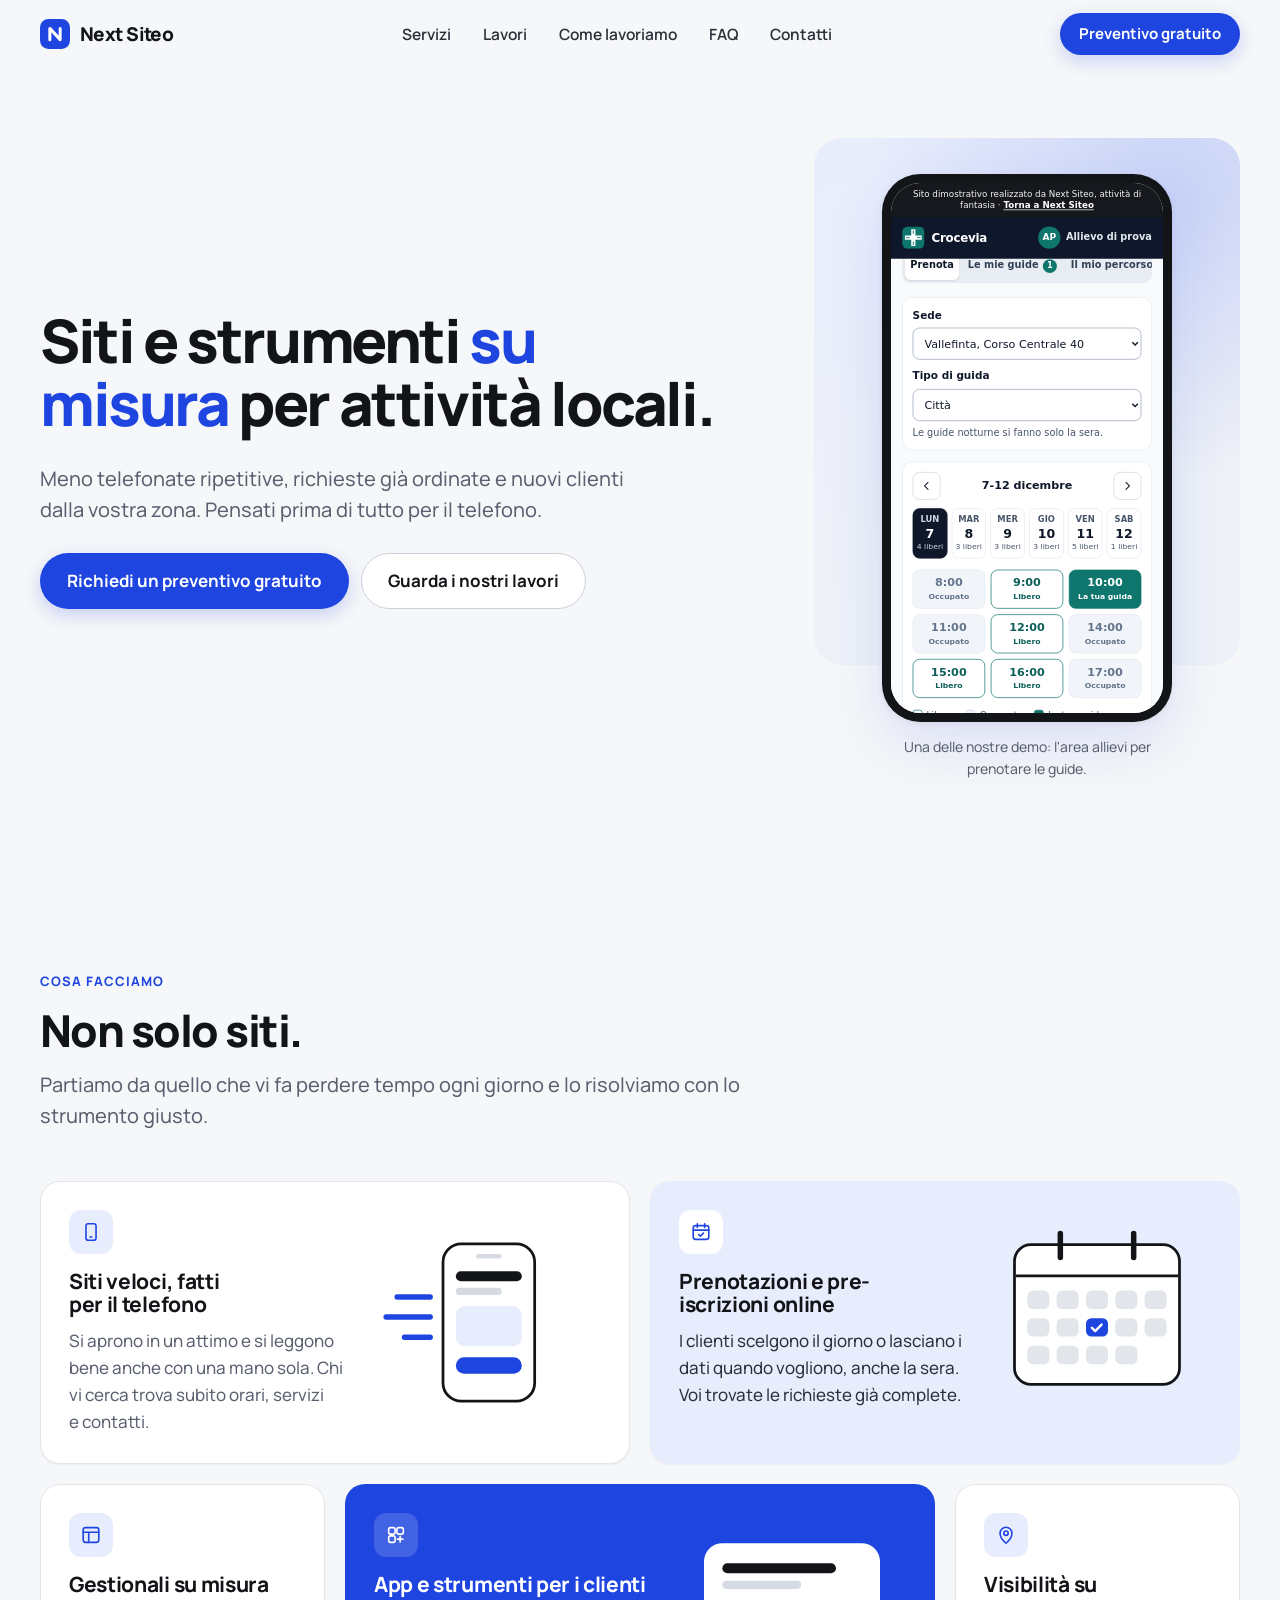
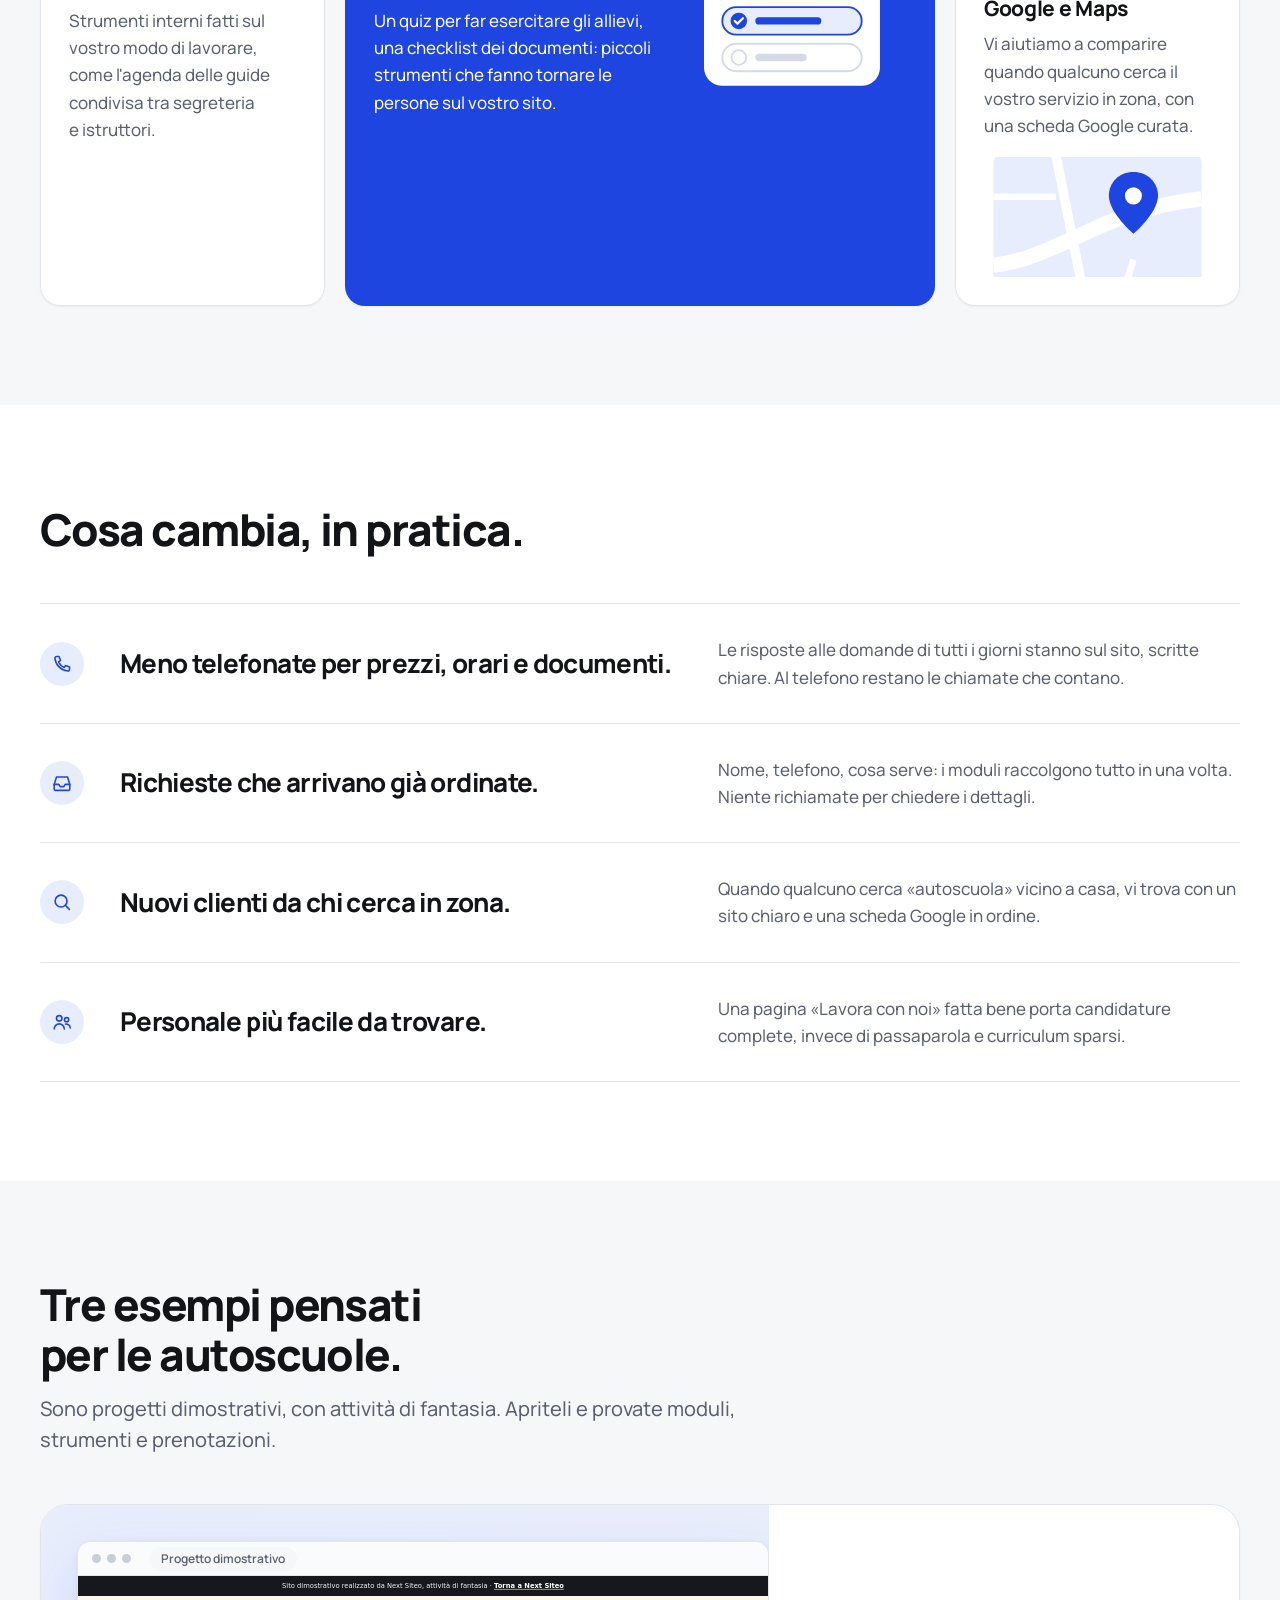
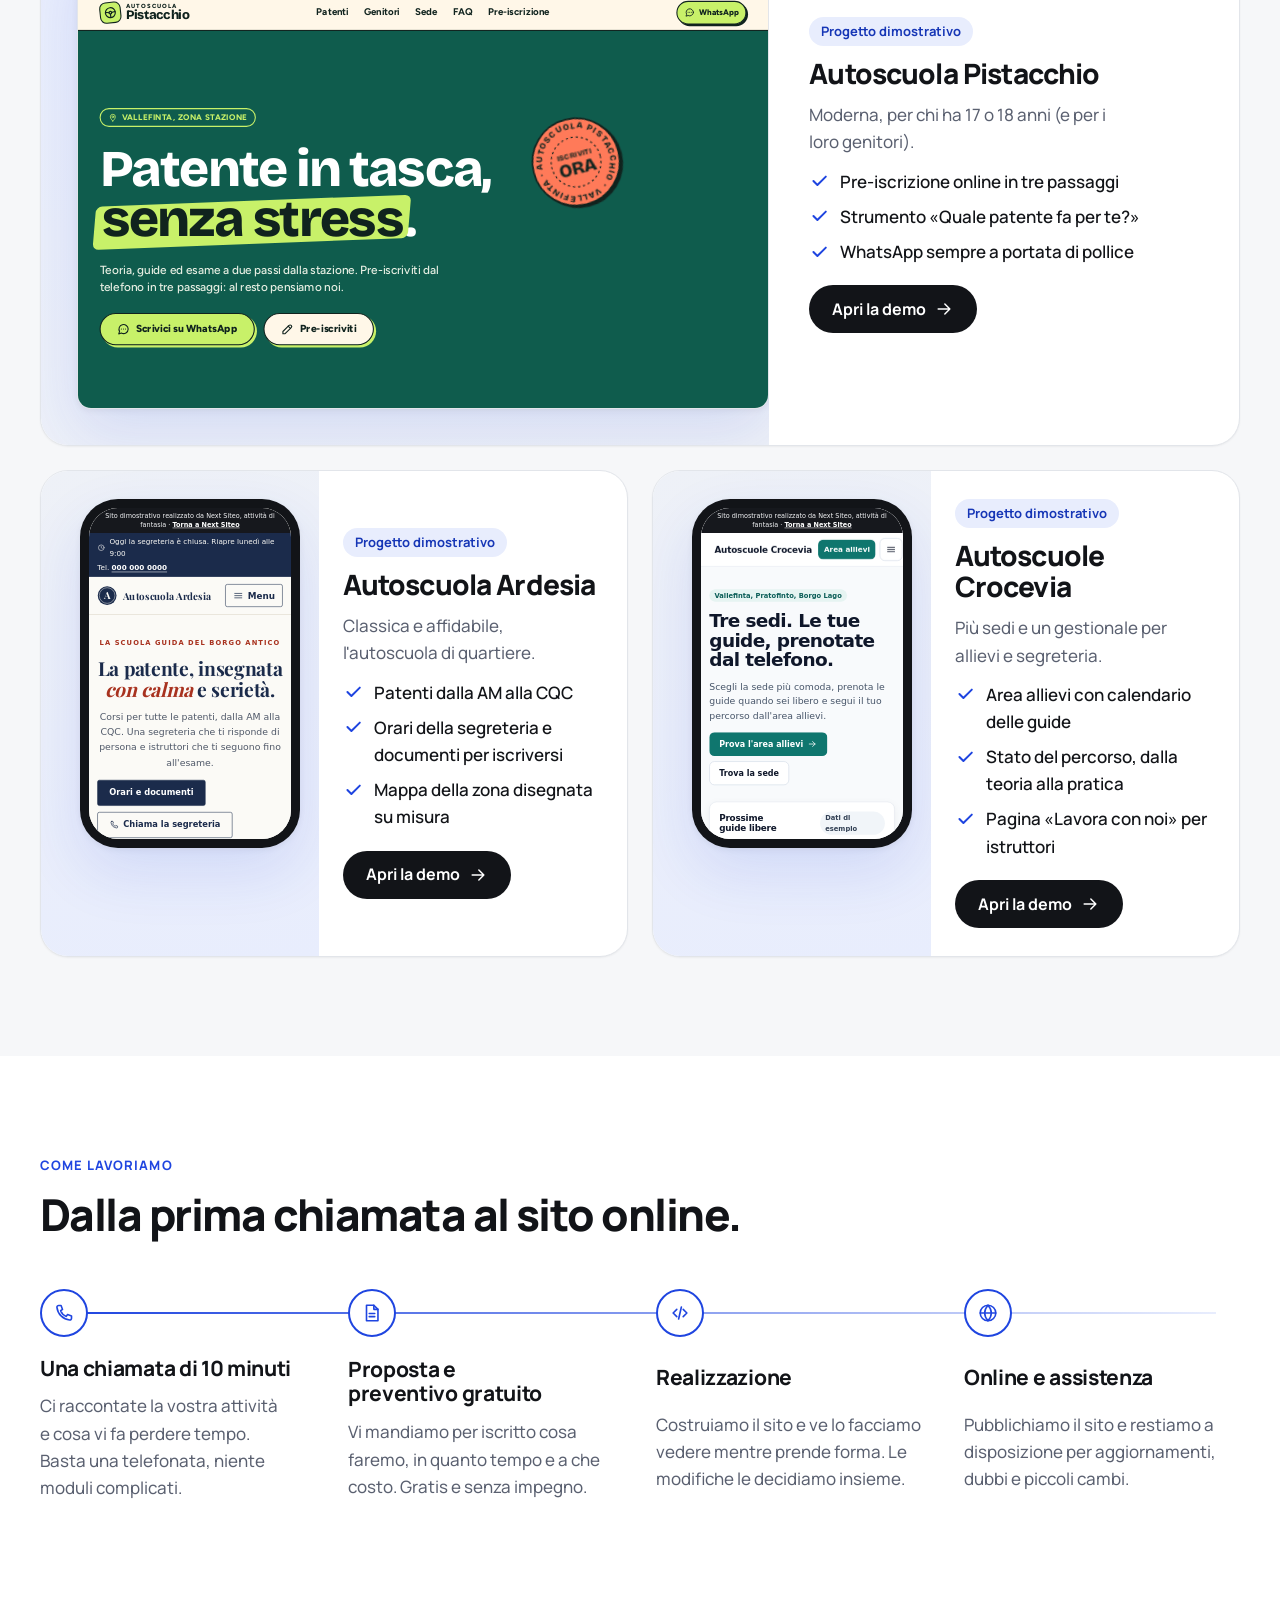
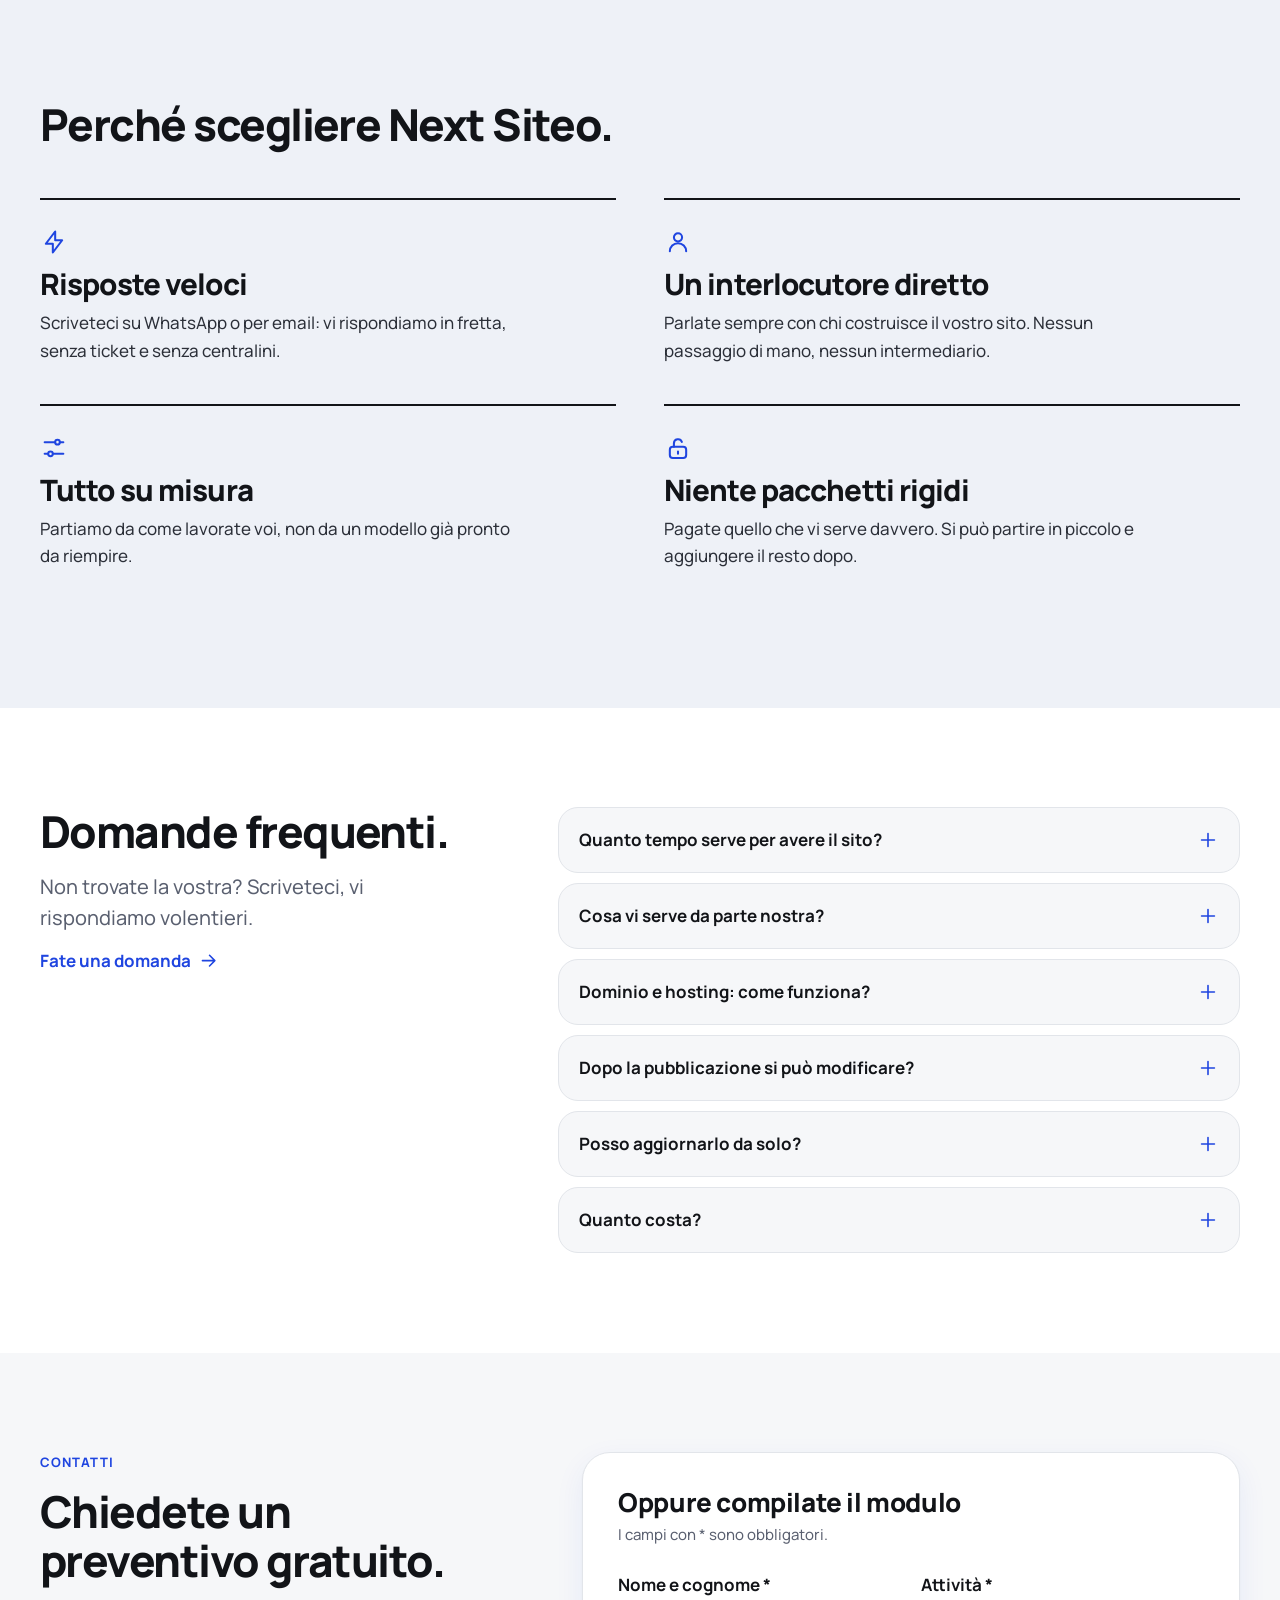
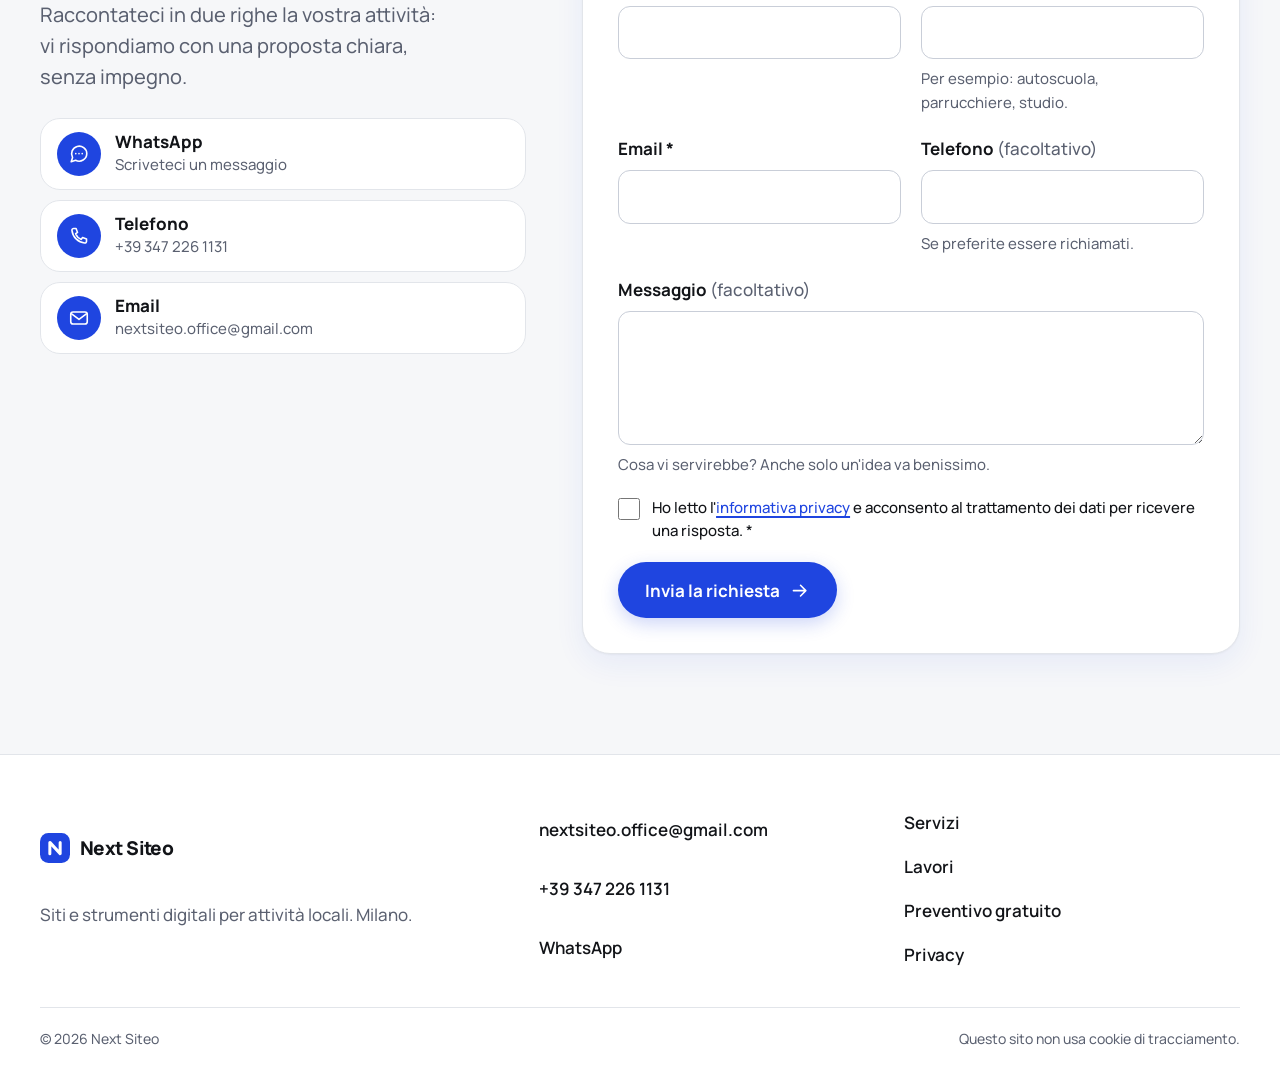
==== commit 58889777: "Rimuove il quiz patente B dalla demo Pistacchio - Elimina la pagina quiz.html, l'anteprima del quiz " ====
--- a/index.html
+++ b/index.html
@@ -242,7 +242,7 @@
       <div class="container">
         <div class="section-head" data-reveal>
           <h2 id="lavori-title">Tre esempi pensati per le autoscuole.</h2>
-          <p class="lead">Sono progetti dimostrativi, con attività di fantasia. Apriteli e provate moduli, quiz e prenotazioni.</p>
+          <p class="lead">Sono progetti dimostrativi, con attività di fantasia. Apriteli e provate moduli, strumenti e prenotazioni.</p>
         </div>
 
         <div class="works">
@@ -261,7 +261,7 @@
               <p class="work__kind">Moderna, per chi ha 17 o 18 anni (e per i loro genitori).</p>
               <ul class="ticks" role="list">
                 <li><svg class="icon" aria-hidden="true"><use href="#i-check"/></svg>Pre-iscrizione online in tre passaggi</li>
-                <li><svg class="icon" aria-hidden="true"><use href="#i-check"/></svg>Quiz patente B con correzione e punteggio</li>
+                <li><svg class="icon" aria-hidden="true"><use href="#i-check"/></svg>Strumento «Quale patente fa per te?»</li>
                 <li><svg class="icon" aria-hidden="true"><use href="#i-check"/></svg>WhatsApp sempre a portata di pollice</li>
               </ul>
               <a class="btn btn--dark" href="demo/autoscuola-pistacchio/index.html">Apri la demo <svg class="icon" aria-hidden="true"><use href="#i-arrow"/></svg><span class="sr-only"> di Autoscuola Pistacchio</span></a>
